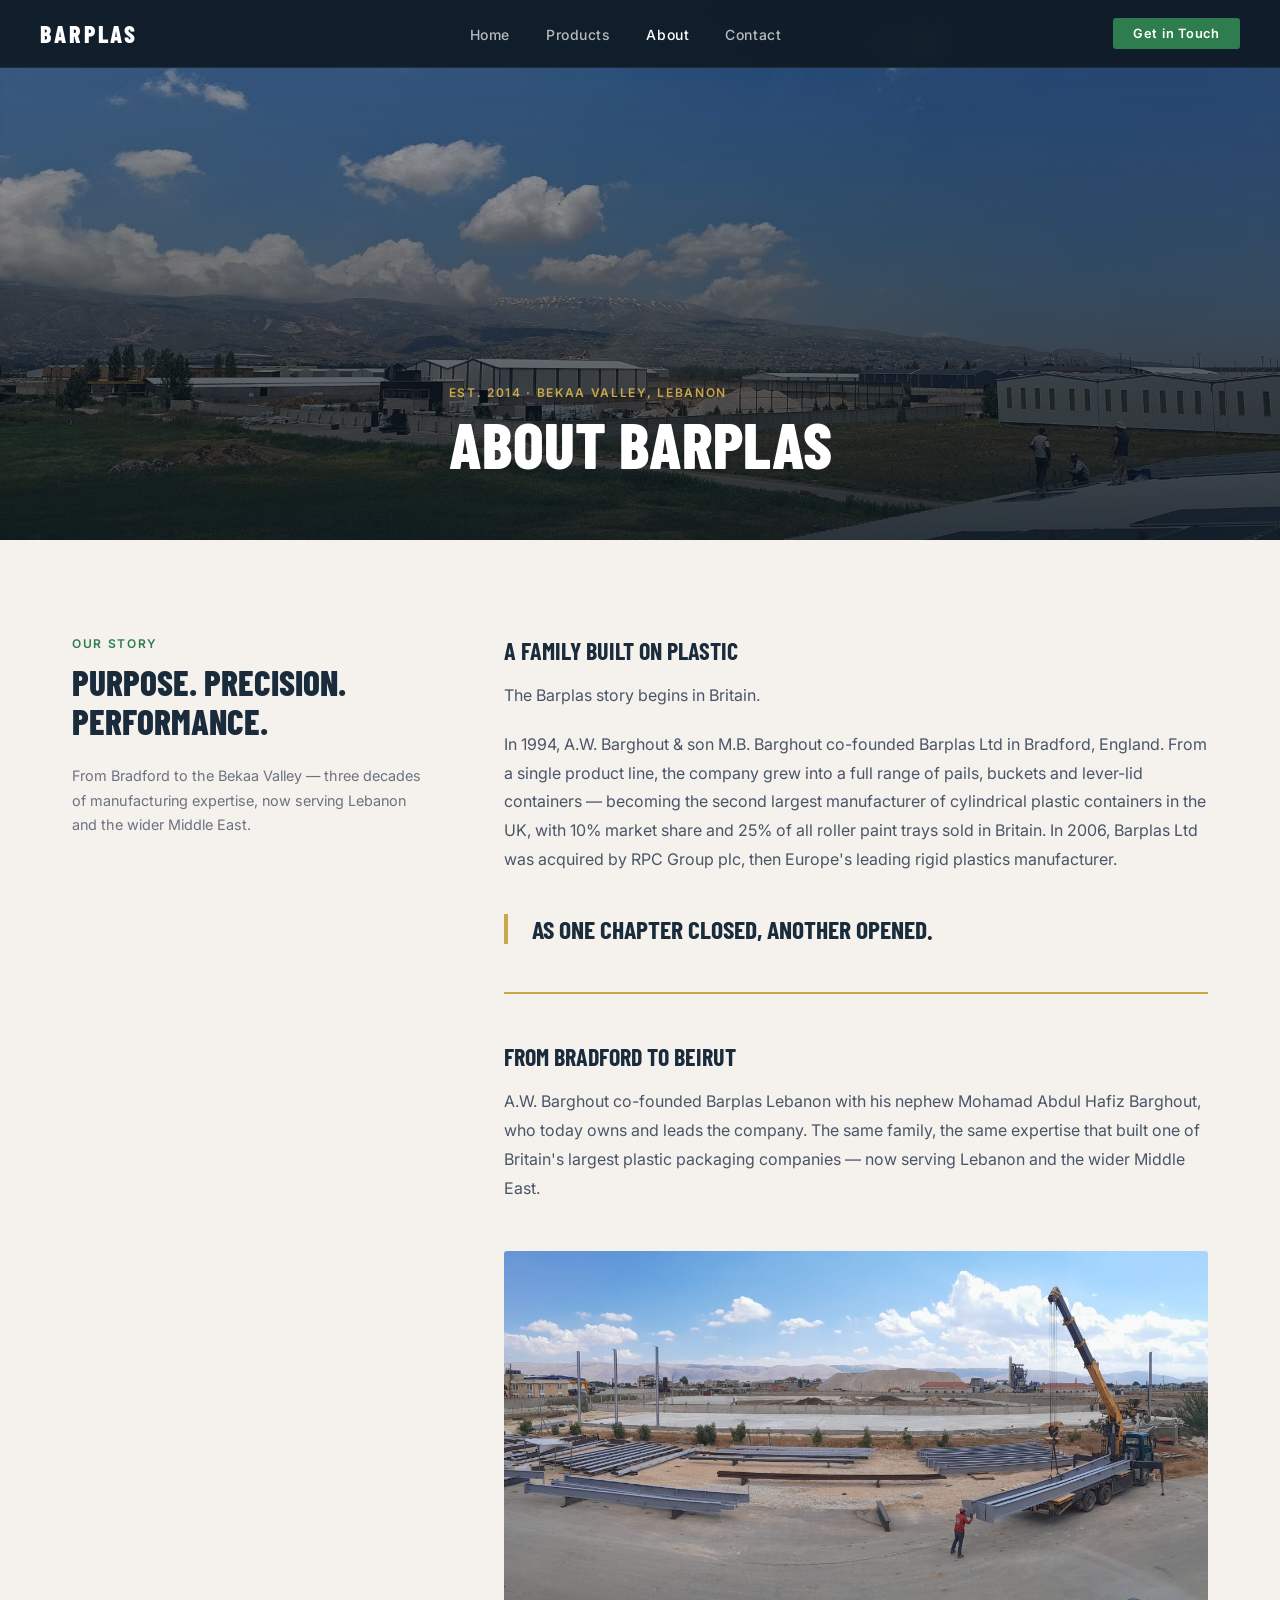
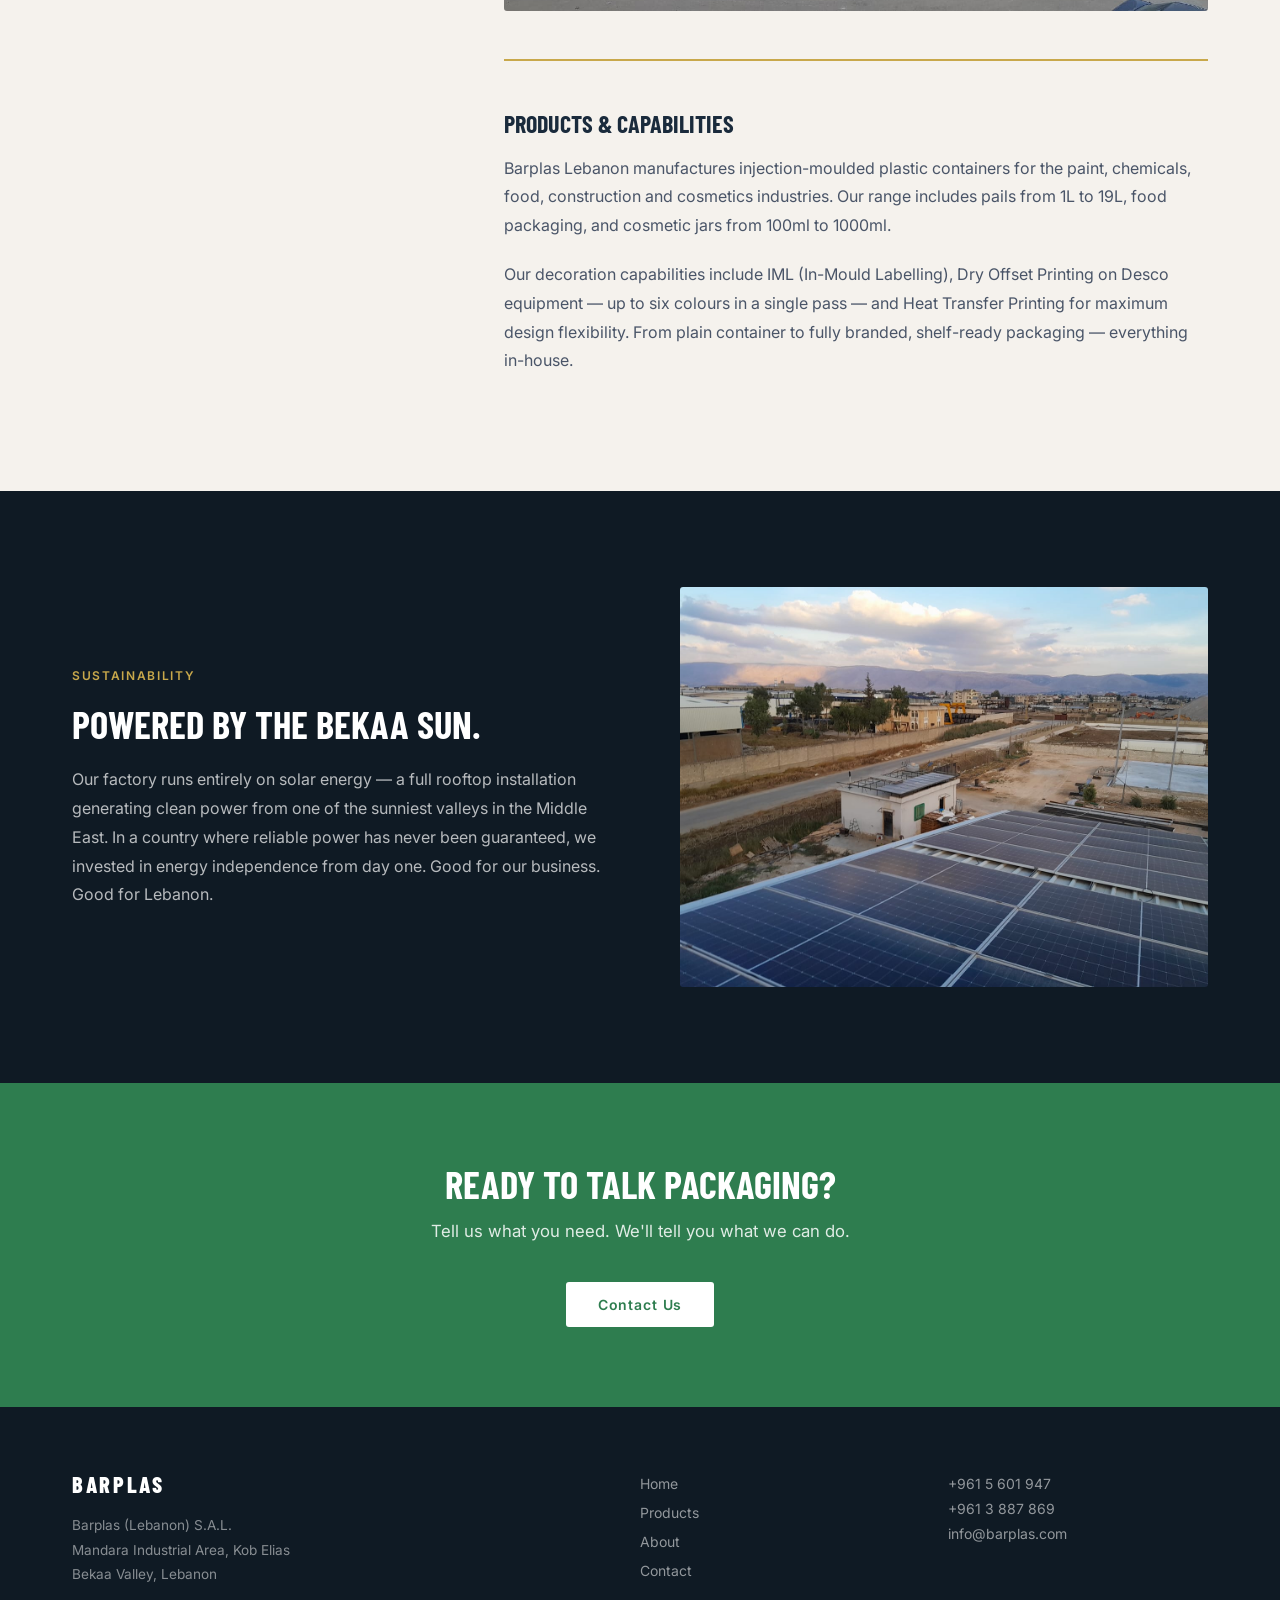
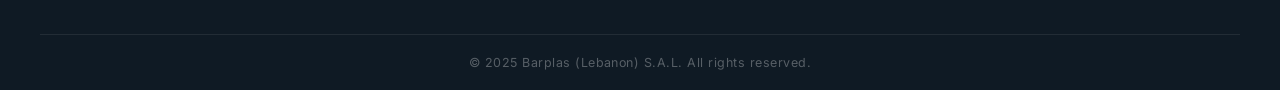
==== about.html @ 345d931d "Update index, style, and about pages (v2)" ====
<!DOCTYPE html>
<html lang="en">
<head>
  <meta charset="UTF-8">
  <meta name="viewport" content="width=device-width, initial-scale=1.0">
  <title>About — Barplas Lebanon</title>
  <link rel="preconnect" href="https://fonts.googleapis.com">
  <link href="https://fonts.googleapis.com/css2?family=Barlow+Condensed:wght@400;600;700;800&family=Inter:wght@300;400;500;600&display=swap" rel="stylesheet">
  <link rel="stylesheet" href="style.css">
  <style>
    .about-hero {
      position: relative;
      height: 60vh;
      min-height: 400px;
      background-image: url('bekaa-panoramic.jpeg');
      background-size: cover;
      background-position: center 40%;
      display: flex;
      align-items: flex-end;
      padding-bottom: 64px;
    }
    .about-hero-overlay {
      position: absolute;
      inset: 0;
      background: linear-gradient(to top, rgba(10,20,30,0.85) 0%, rgba(10,20,30,0.2) 100%);
    }
    .about-hero-text {
      position: relative;
      z-index: 1;
    }
    .about-hero-text h1 {
      font-family: var(--font-display);
      font-weight: 800;
      font-size: clamp(2.5rem, 5vw, 4.5rem);
      color: var(--white);
      text-transform: uppercase;
      line-height: 1;
    }
    .story-section {
      padding: 96px 0;
      background: var(--stone);
    }
    .story-grid {
      display: grid;
      grid-template-columns: 1fr 2fr;
      gap: 80px;
      align-items: start;
    }
    .story-aside {
      position: sticky;
      top: 100px;
    }
    .story-aside h2 {
      font-family: var(--font-display);
      font-weight: 800;
      font-size: 2.2rem;
      color: var(--navy);
      text-transform: uppercase;
      line-height: 1.1;
      margin-bottom: 24px;
    }
    .story-aside .eyebrow { margin-bottom: 12px; }
    .story-body h3 {
      font-family: var(--font-display);
      font-weight: 700;
      font-size: 1.5rem;
      text-transform: uppercase;
      color: var(--navy);
      margin-bottom: 16px;
      margin-top: 48px;
      padding-top: 48px;
      border-top: 2px solid var(--gold);
    }
    .story-body h3:first-child { margin-top: 0; padding-top: 0; border-top: none; }
    .story-body p {
      font-size: 1rem;
      line-height: 1.8;
      color: #4A5568;
      margin-bottom: 20px;
    }
    .story-body .pull-quote {
      font-family: var(--font-display);
      font-weight: 700;
      font-size: 1.6rem;
      color: var(--navy);
      text-transform: uppercase;
      line-height: 1.2;
      border-left: 4px solid var(--gold);
      padding-left: 24px;
      margin: 40px 0;
    }
    .construction-photo {
      margin: 48px 0;
      height: 360px;
      border-radius: 3px;
      overflow: hidden;
    }
    .green-band {
      background: var(--dark);
      padding: 96px 0;
    }
    .green-band-inner {
      display: grid;
      grid-template-columns: 1fr 1fr;
      gap: 80px;
      align-items: center;
    }
    .green-band-text .eyebrow { color: var(--gold); }
    .green-band-text h2 { color: var(--white); }
    .green-band-text p { color: rgba(255,255,255,0.7); line-height: 1.8; }
    .green-band-image { height: 400px; border-radius: 3px; overflow: hidden; }
    @media (max-width: 900px) {
      .story-grid { grid-template-columns: 1fr; }
      .story-aside { position: static; }
      .green-band-inner { grid-template-columns: 1fr; }
      .green-band-image { height: 280px; }
    }
  </style>
</head>
<body>

  <nav class="nav">
    <a href="index.html" class="nav-logo">BARPLAS</a>
    <ul class="nav-links">
      <li><a href="index.html">Home</a></li>
      <li><a href="products.html">Products</a></li>
      <li><a href="about.html" class="active">About</a></li>
      <li><a href="contact.html">Contact</a></li>
    </ul>
    <a href="contact.html" class="nav-cta">Get in Touch</a>
  </nav>

  <!-- ABOUT HERO -->
  <div class="about-hero">
    <div class="about-hero-overlay"></div>
    <div class="about-hero-text container">
      <p class="eyebrow eyebrow-light" style="margin-bottom:12px;">Est. 2014 · Bekaa Valley, Lebanon</p>
      <h1>About Barplas</h1>
    </div>
  </div>

  <!-- STORY -->
  <section class="story-section">
    <div class="container story-grid">

      <div class="story-aside">
        <p class="eyebrow">Our Story</p>
        <h2>Purpose. Precision. Performance.</h2>
        <p style="font-size:0.9rem; color:var(--grey); line-height:1.7;">From Bradford to the Bekaa Valley — three decades of manufacturing expertise, now serving Lebanon and the wider Middle East.</p>
      </div>

      <div class="story-body">
        <h3>A Family Built on Plastic</h3>
        <p>The Barplas story begins in Britain.</p>
        <p>In 1994, A.W. Barghout &amp; son M.B. Barghout co-founded Barplas Ltd in Bradford, England. From a single product line, the company grew into a full range of pails, buckets and lever-lid containers — becoming the second largest manufacturer of cylindrical plastic containers in the UK, with 10% market share and 25% of all roller paint trays sold in Britain. In 2006, Barplas Ltd was acquired by RPC Group plc, then Europe's leading rigid plastics manufacturer.</p>

        <div class="pull-quote">As one chapter closed, another opened.</div>

        <h3>From Bradford to Beirut</h3>
        <p>A.W. Barghout co-founded Barplas Lebanon with his nephew Mohamad Abdul Hafiz Barghout, who today owns and leads the company. The same family, the same expertise that built one of Britain's largest plastic packaging companies — now serving Lebanon and the wider Middle East.</p>

        <div class="construction-photo">
          <img src="WhatsApp_Image_2026-06-10_at_17_47_48.jpeg" alt="Barplas Lebanon factory under construction, Bekaa Valley">
        </div>

        <h3>Products &amp; Capabilities</h3>
        <p>Barplas Lebanon manufactures injection-moulded plastic containers for the paint, chemicals, food, construction and cosmetics industries. Our range includes pails from 1L to 19L, food packaging, and cosmetic jars from 100ml to 1000ml.</p>
        <p>Our decoration capabilities include IML (In-Mould Labelling), Dry Offset Printing on Desco equipment — up to six colours in a single pass — and Heat Transfer Printing for maximum design flexibility. From plain container to fully branded, shelf-ready packaging — everything in-house.</p>
      </div>

    </div>
  </section>

  <!-- GREEN ENERGY -->
  <section class="green-band">
    <div class="container green-band-inner">
      <div class="green-band-text">
        <p class="eyebrow">Sustainability</p>
        <h2 style="margin-bottom:20px;">Powered by the Bekaa sun.</h2>
        <p>Our factory runs entirely on solar energy — a full rooftop installation generating clean power from one of the sunniest valleys in the Middle East. In a country where reliable power has never been guaranteed, we invested in energy independence from day one. Good for our business. Good for Lebanon.</p>
      </div>
      <div class="green-band-image">
        <img src="solar-dusk.jpeg" alt="Solar panels on Barplas Lebanon factory roof at dusk">
      </div>
    </div>
  </section>

  <!-- CTA -->
  <section class="cta-section">
    <div class="container cta-inner">
      <h2 class="headline-light">Ready to talk packaging?</h2>
      <p class="subline-light">Tell us what you need. We'll tell you what we can do.</p>
      <a href="contact.html" class="btn-primary">Contact Us</a>
    </div>
  </section>

  <!-- FOOTER -->
  <footer class="footer">
    <div class="container footer-inner">
      <div class="footer-brand">
        <span class="footer-logo">BARPLAS</span>
        <p>Barplas (Lebanon) S.A.L.<br>Mandara Industrial Area, Kob Elias<br>Bekaa Valley, Lebanon</p>
      </div>
      <div class="footer-links">
        <a href="index.html">Home</a>
        <a href="products.html">Products</a>
        <a href="about.html">About</a>
        <a href="contact.html">Contact</a>
      </div>
      <div class="footer-contact">
        <p>+961 5 601 947</p>
        <p>+961 3 887 869</p>
        <p><a href="mailto:info@barplas.com">info@barplas.com</a></p>
      </div>
    </div>
    <div class="footer-bottom">
      <p>© 2025 Barplas (Lebanon) S.A.L. All rights reserved.</p>
    </div>
  </footer>

</body>
</html>
---- style.css ----
/* ============================================
   BARPLAS LEBANON — style.css
   ============================================ */

/* TOKENS */
:root {
  --navy:   #1A2B3C;
  --green:  #2E7D4F;
  --stone:  #F5F2ED;
  --gold:   #C8A84B;
  --white:  #FFFFFF;
  --grey:   #6B7280;
  --dark:   #0F1A24;

  --font-display: 'Barlow Condensed', sans-serif;
  --font-body:    'Inter', sans-serif;

  --max-width: 1200px;
  --section-pad: 96px;
}

/* RESET */
*, *::before, *::after { box-sizing: border-box; margin: 0; padding: 0; }
html { scroll-behavior: smooth; }
body { font-family: var(--font-body); color: var(--navy); background: var(--white); }
img { display: block; width: 100%; height: 100%; object-fit: cover; }
a { text-decoration: none; color: inherit; }
ul { list-style: none; }

/* CONTAINER */
.container {
  max-width: var(--max-width);
  margin: 0 auto;
  padding: 0 32px;
}

/* ============================================
   NAV
   ============================================ */
.nav {
  position: fixed;
  top: 0; left: 0; right: 0;
  z-index: 100;
  display: flex;
  align-items: center;
  justify-content: space-between;
  padding: 0 40px;
  height: 68px;
  background: rgba(15, 26, 36, 0.92);
  backdrop-filter: blur(8px);
  border-bottom: 1px solid rgba(255,255,255,0.08);
}

.nav-logo {
  font-family: var(--font-display);
  font-weight: 800;
  font-size: 1.5rem;
  letter-spacing: 0.12em;
  color: var(--white);
}

.nav-tagline {
  font-family: var(--font-body);
  font-weight: 400;
  font-size: 0.6rem;
  letter-spacing: 0.18em;
  color: rgba(255,255,255,0.45);
  text-transform: uppercase;
  display: block;
  margin-top: 2px;
}

.nav-links {
  display: flex;
  gap: 36px;
}

.nav-links a {
  font-size: 0.875rem;
  font-weight: 500;
  color: rgba(255,255,255,0.7);
  letter-spacing: 0.04em;
  transition: color 0.2s;
}

.nav-links a:hover,
.nav-links a.active {
  color: var(--white);
}

.nav-cta {
  font-size: 0.8rem;
  font-weight: 600;
  letter-spacing: 0.06em;
  color: var(--white);
  background: var(--green);
  padding: 8px 20px;
  border-radius: 3px;
  transition: background 0.2s;
}

.nav-cta:hover { background: #256840; }

/* ============================================
   HERO
   ============================================ */
.hero {
  position: relative;
  height: 100vh;
  min-height: 640px;
  background-size: cover;
  background-position: center;
  display: flex;
  align-items: flex-end;
  padding-bottom: 96px;
}

.hero-overlay {
  position: absolute;
  inset: 0;
  background: linear-gradient(
    to right,
    rgba(10, 20, 30, 0.82) 0%,
    rgba(10, 20, 30, 0.4) 60%,
    rgba(10, 20, 30, 0.1) 100%
  );
}

.hero-content {
  position: relative;
  z-index: 1;
  padding-left: 80px;
  max-width: 640px;
}

.hero-eyebrow {
  font-size: 0.8rem;
  font-weight: 500;
  letter-spacing: 0.14em;
  text-transform: uppercase;
  color: var(--gold);
  margin-bottom: 20px;
}

.hero-headline {
  font-family: var(--font-display);
  font-weight: 800;
  font-size: clamp(3rem, 6vw, 5.5rem);
  line-height: 1.0;
  color: var(--white);
  text-transform: uppercase;
  letter-spacing: 0.01em;
  margin-bottom: 40px;
}

/* ============================================
   BUTTONS
   ============================================ */
.btn-primary {
  display: inline-block;
  background: var(--green);
  color: var(--white);
  font-size: 0.875rem;
  font-weight: 600;
  letter-spacing: 0.06em;
  padding: 14px 32px;
  border-radius: 3px;
  transition: background 0.2s;
}
.btn-primary:hover { background: #256840; }

.btn-secondary {
  display: inline-block;
  color: var(--green);
  font-size: 0.9rem;
  font-weight: 600;
  letter-spacing: 0.04em;
  border-bottom: 2px solid var(--green);
  padding-bottom: 2px;
  transition: color 0.2s, border-color 0.2s;
}
.btn-secondary:hover { color: #256840; border-color: #256840; }

.btn-outline {
  display: inline-block;
  color: var(--white);
  font-size: 0.875rem;
  font-weight: 600;
  letter-spacing: 0.06em;
  border: 2px solid rgba(255,255,255,0.6);
  padding: 12px 28px;
  border-radius: 3px;
  transition: border-color 0.2s, background 0.2s;
}
.btn-outline:hover { border-color: var(--white); background: rgba(255,255,255,0.1); }

/* ============================================
   INTRO STRIP
   ============================================ */
.intro-strip {
  background: var(--navy);
  padding: 48px 0;
}

.intro-grid {
  display: grid;
  grid-template-columns: repeat(4, 1fr);
  gap: 0;
}

.intro-stat {
  display: flex;
  flex-direction: column;
  align-items: center;
  padding: 24px;
  border-right: 1px solid rgba(255,255,255,0.1);
  text-align: center;
}
.intro-stat:last-child { border-right: none; }

.stat-number {
  font-family: var(--font-display);
  font-weight: 800;
  font-size: 2.8rem;
  color: var(--gold);
  line-height: 1;
  margin-bottom: 8px;
}

.stat-label {
  font-size: 0.78rem;
  font-weight: 500;
  color: rgba(255,255,255,0.6);
  letter-spacing: 0.06em;
  text-transform: uppercase;
  line-height: 1.5;
}

/* ============================================
   SECTIONS
   ============================================ */
.section-light {
  background: var(--stone);
  padding: var(--section-pad) 0;
}

.section-dark {
  background: var(--dark);
  padding: var(--section-pad) 0;
}

.two-col {
  display: grid;
  grid-template-columns: 1fr 1fr;
  gap: 80px;
  align-items: center;
}

.two-col-reverse { direction: rtl; }
.two-col-reverse > * { direction: ltr; }

.col-image {
  height: 460px;
  border-radius: 4px;
  overflow: hidden;
}

.eyebrow {
  font-size: 0.75rem;
  font-weight: 600;
  letter-spacing: 0.14em;
  text-transform: uppercase;
  color: var(--green);
  margin-bottom: 16px;
}

.eyebrow-green { color: var(--gold); }
.eyebrow-light { color: var(--gold); }

h2 {
  font-family: var(--font-display);
  font-weight: 700;
  font-size: clamp(1.8rem, 3vw, 2.8rem);
  line-height: 1.1;
  color: var(--navy);
  margin-bottom: 20px;
  text-transform: uppercase;
}

.headline-light { color: var(--white); }

.body-text {
  font-size: 1rem;
  line-height: 1.75;
  color: #4A5568;
  margin-bottom: 32px;
}

.body-light { color: rgba(255,255,255,0.72); }

/* ============================================
   FULL BLEED
   ============================================ */
.full-bleed {
  position: relative;
  padding: 120px 0;
  background-size: cover;
  background-position: center;
  background-attachment: fixed;
}

.full-bleed-overlay {
  position: absolute;
  inset: 0;
  background: rgba(10, 20, 30, 0.72);
}

.full-bleed-content {
  position: relative;
  z-index: 1;
  max-width: 640px;
}

.subline-light {
  font-size: 1.05rem;
  line-height: 1.7;
  color: rgba(255,255,255,0.75);
  margin-bottom: 36px;
}

/* ============================================
   HERITAGE
   ============================================ */
.heritage-block {
  max-width: 760px;
  text-align: center;
  margin: 0 auto;
}

.heritage-text {
  max-width: 640px;
  margin: 0 auto 32px;
}

/* ============================================
   CTA SECTION
   ============================================ */
.cta-section {
  background: var(--green);
  padding: 80px 0;
}

.cta-inner {
  text-align: center;
}

.cta-inner h2 { color: var(--white); margin-bottom: 12px; }
.cta-inner .subline-light { margin-bottom: 36px; color: rgba(255,255,255,0.85); }
.cta-section .btn-primary {
  background: var(--white);
  color: var(--green);
}
.cta-section .btn-primary:hover { background: var(--stone); }

/* ============================================
   FOOTER
   ============================================ */
.footer {
  background: var(--dark);
  padding: 64px 0 0;
}

.footer-inner {
  display: grid;
  grid-template-columns: 2fr 1fr 1fr;
  gap: 48px;
  padding-bottom: 48px;
  border-bottom: 1px solid rgba(255,255,255,0.08);
}

.footer-logo {
  display: block;
  font-family: var(--font-display);
  font-weight: 800;
  font-size: 1.4rem;
  letter-spacing: 0.12em;
  color: var(--white);
  margin-bottom: 16px;
}

.footer-brand p {
  font-size: 0.85rem;
  line-height: 1.8;
  color: rgba(255,255,255,0.5);
}

.footer-links {
  display: flex;
  flex-direction: column;
  gap: 12px;
  padding-top: 4px;
}

.footer-links a {
  font-size: 0.875rem;
  color: rgba(255,255,255,0.55);
  transition: color 0.2s;
}
.footer-links a:hover { color: var(--white); }

.footer-contact {
  padding-top: 4px;
}

.footer-contact p {
  font-size: 0.875rem;
  color: rgba(255,255,255,0.55);
  margin-bottom: 8px;
}

.footer-contact a { color: rgba(255,255,255,0.55); transition: color 0.2s; }
.footer-contact a:hover { color: var(--white); }

.footer-bottom {
  padding: 20px 32px;
  text-align: center;
}

.footer-bottom p {
  font-size: 0.78rem;
  color: rgba(255,255,255,0.3);
  letter-spacing: 0.04em;
}

/* ============================================
   PAGE HEADER (inner pages)
   ============================================ */
.page-header {
  padding: 160px 0 80px;
  background: var(--navy);
  text-align: center;
}

.page-header h1 {
  font-family: var(--font-display);
  font-weight: 800;
  font-size: clamp(2.5rem, 5vw, 4rem);
  color: var(--white);
  text-transform: uppercase;
  letter-spacing: 0.04em;
  margin-bottom: 16px;
}

.page-header p {
  font-size: 1.05rem;
  color: rgba(255,255,255,0.65);
  max-width: 560px;
  margin: 0 auto;
  line-height: 1.7;
}

/* ============================================
   RESPONSIVE
   ============================================ */
@media (max-width: 900px) {
  .two-col { grid-template-columns: 1fr; gap: 40px; }
  .two-col-reverse { direction: ltr; }
  .col-image { height: 300px; }
  .intro-grid { grid-template-columns: repeat(2, 1fr); }
  .footer-inner { grid-template-columns: 1fr; gap: 32px; }
  .hero-content { padding-left: 32px; }
  .nav-links { display: none; }
}

@media (max-width: 600px) {
  .intro-grid { grid-template-columns: repeat(2, 1fr); }
  .container { padding: 0 20px; }
  :root { --section-pad: 64px; }
}
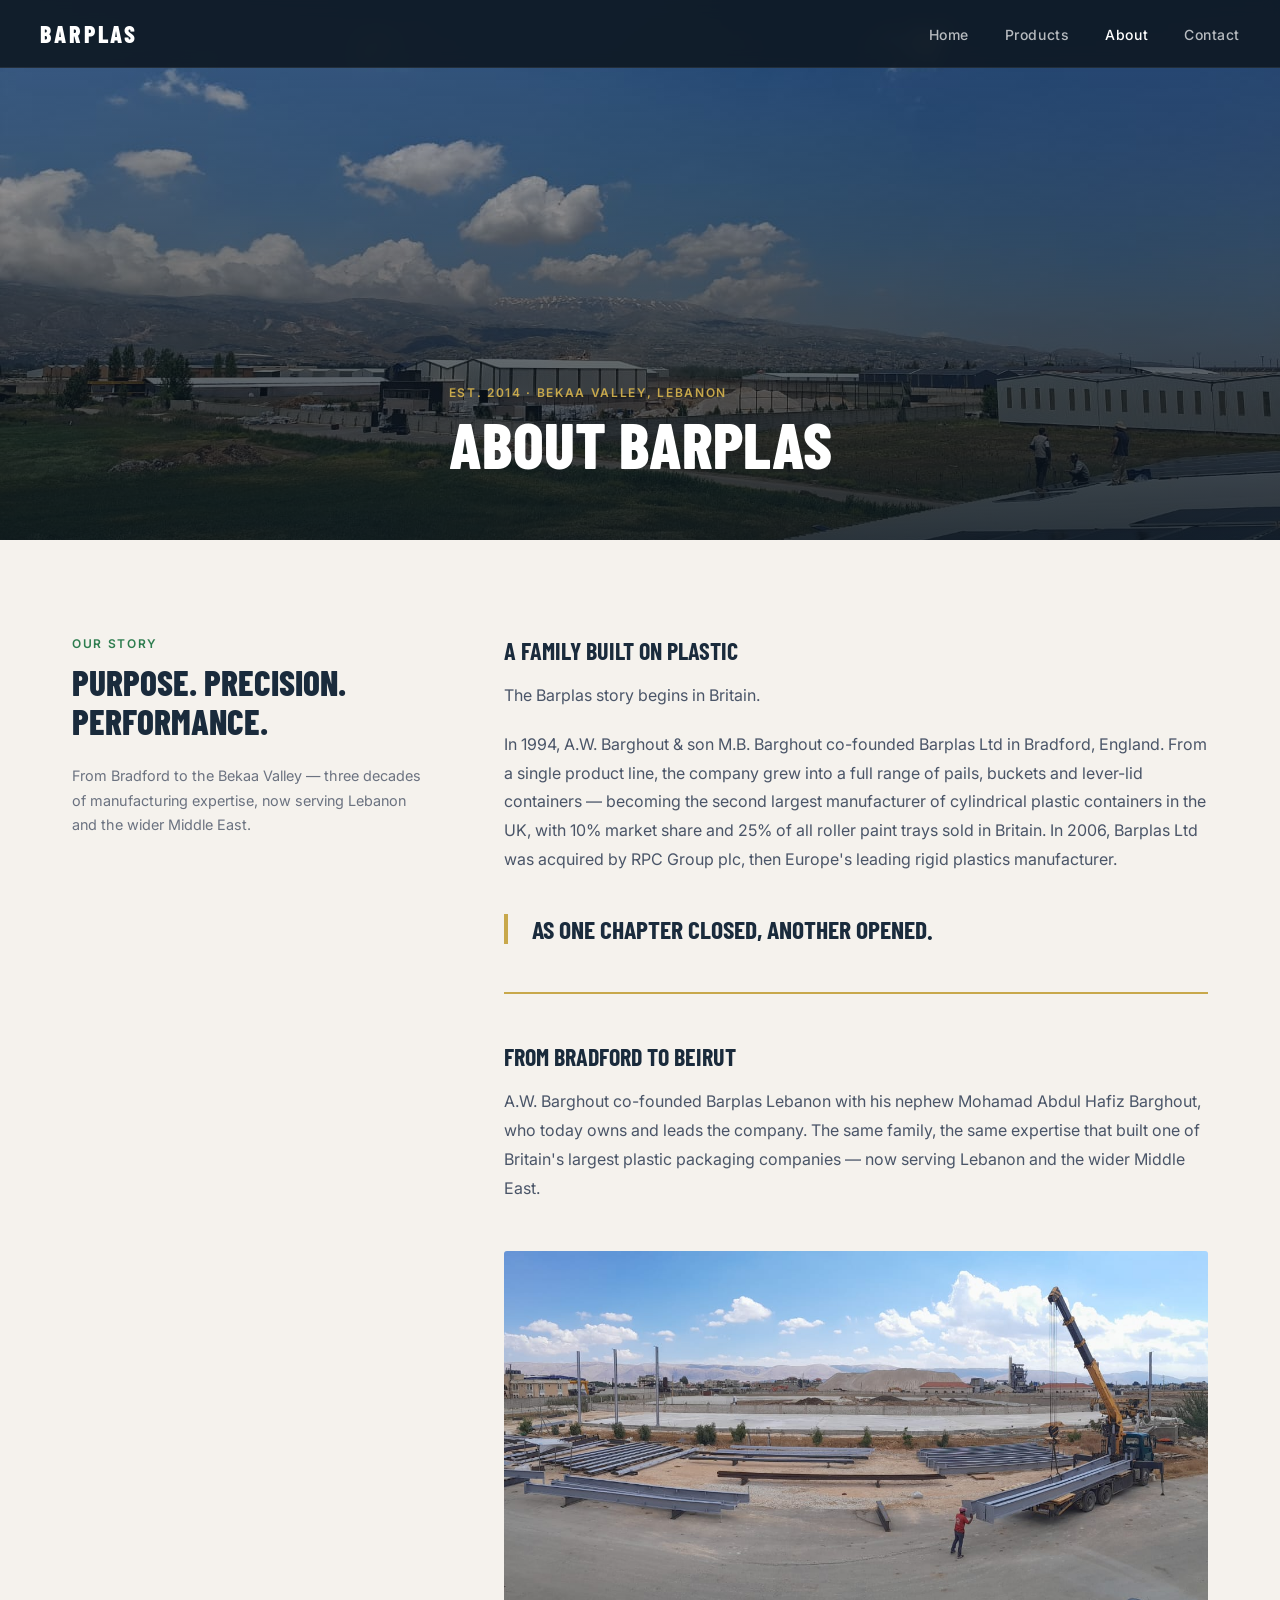
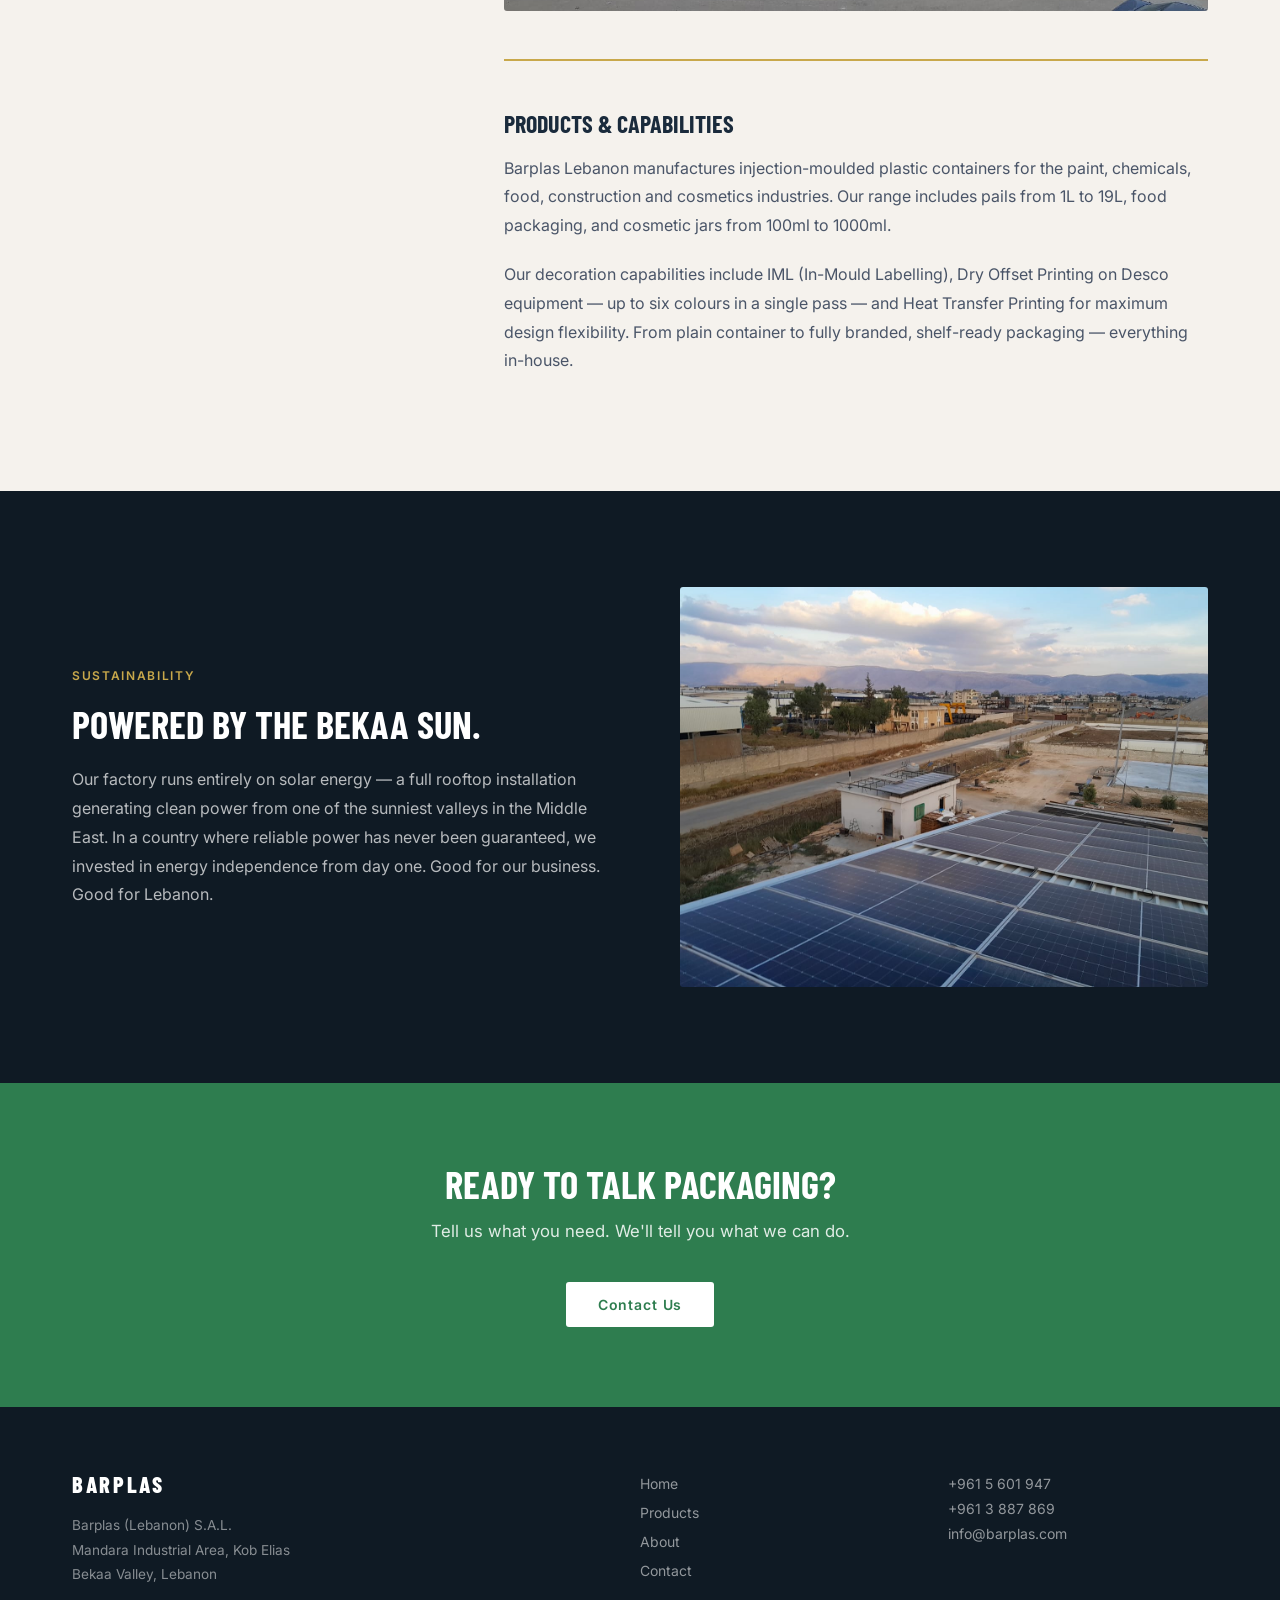
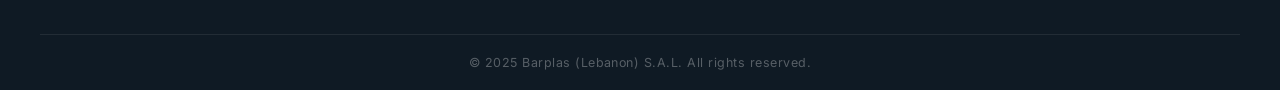
==== commit d154e453: "Update site files (v3)" ====
--- a/about.html
+++ b/about.html
@@ -127,7 +127,6 @@
       <li><a href="about.html" class="active">About</a></li>
       <li><a href="contact.html">Contact</a></li>
     </ul>
-    <a href="contact.html" class="nav-cta">Get in Touch</a>
   </nav>
 
   <!-- ABOUT HERO -->
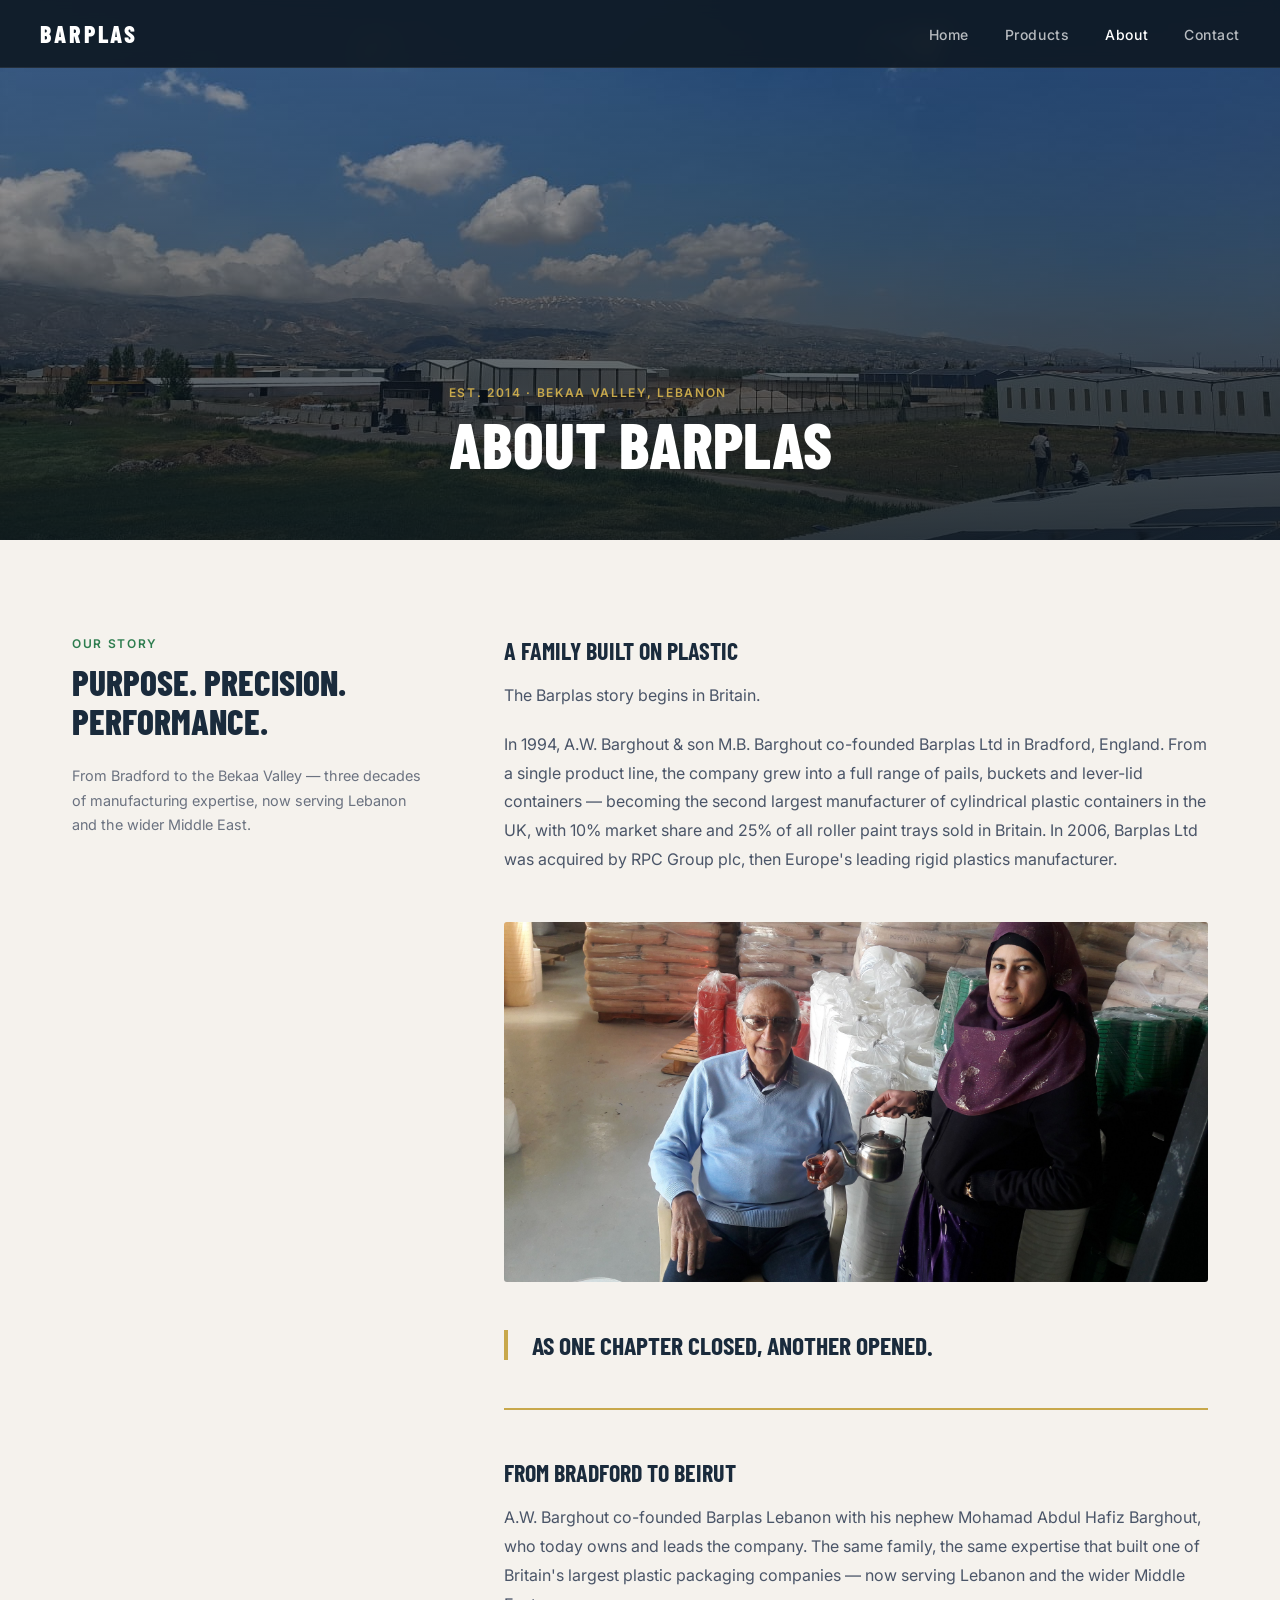
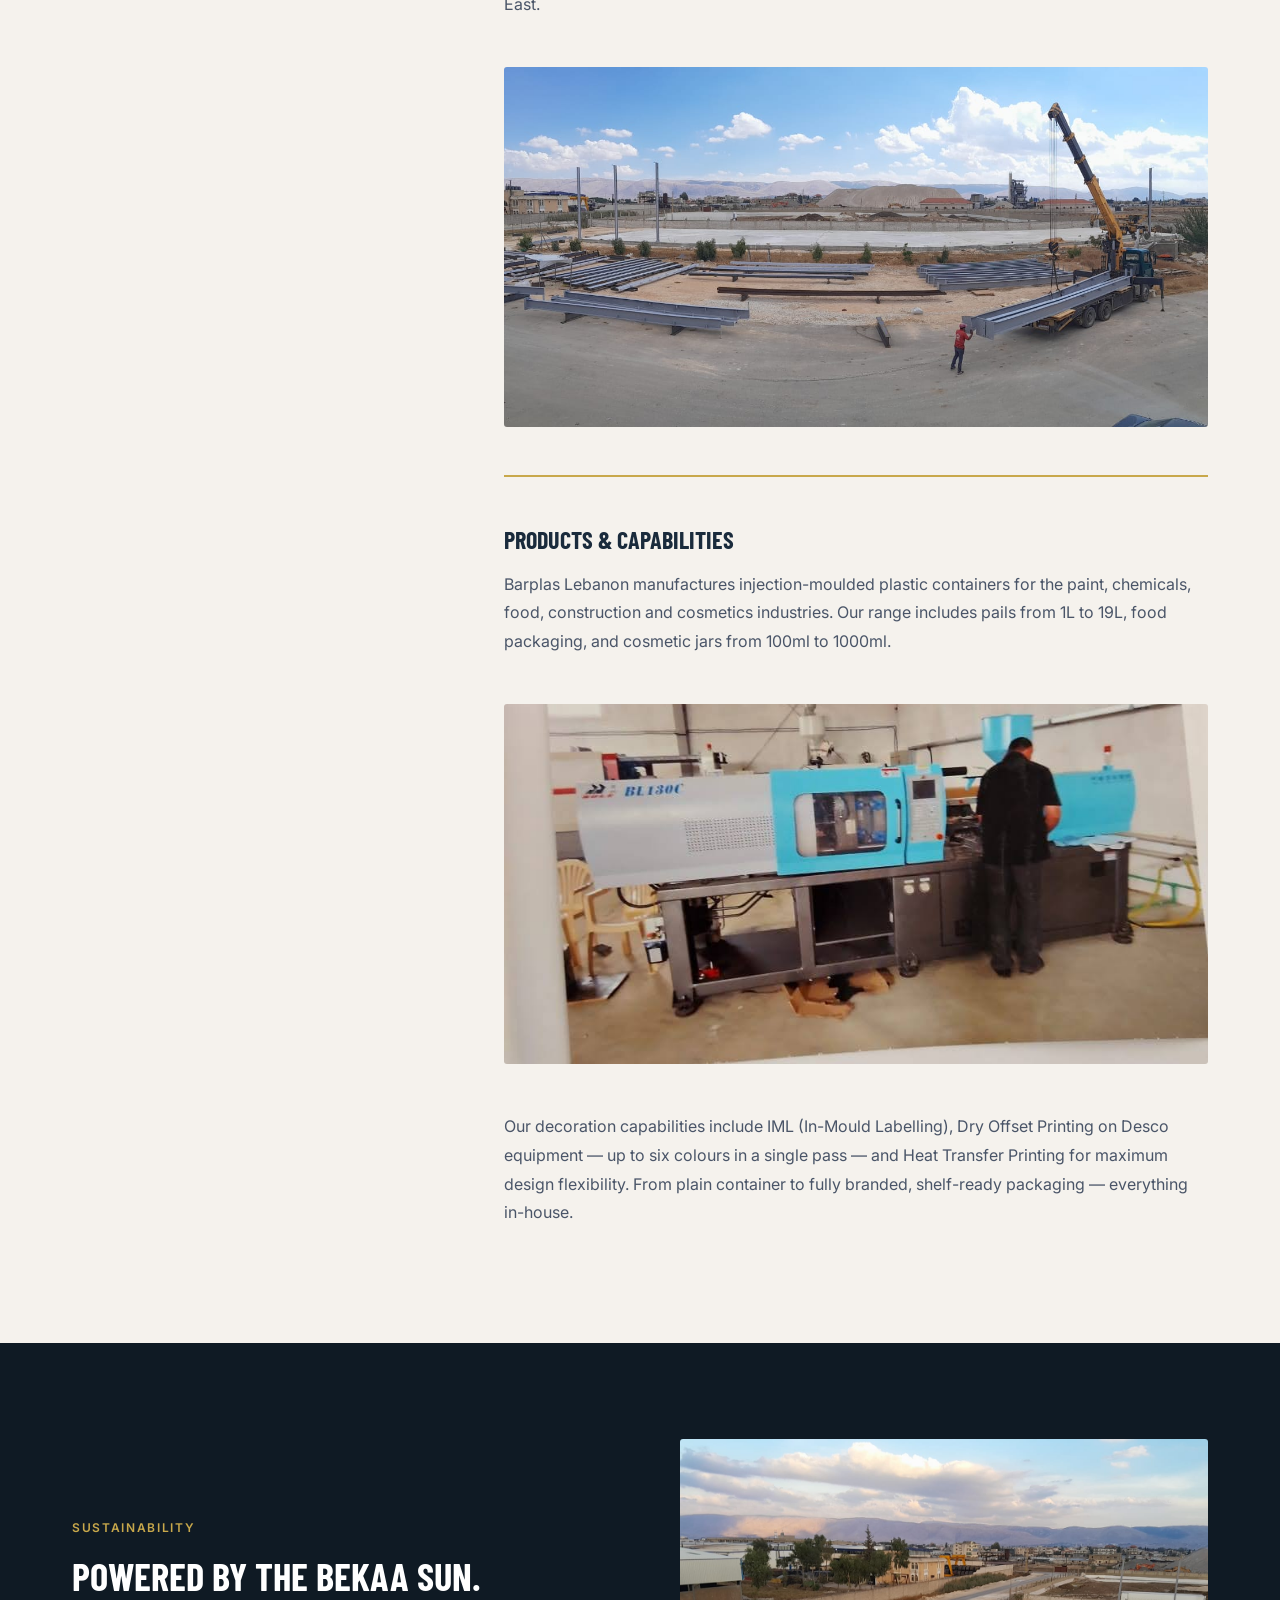
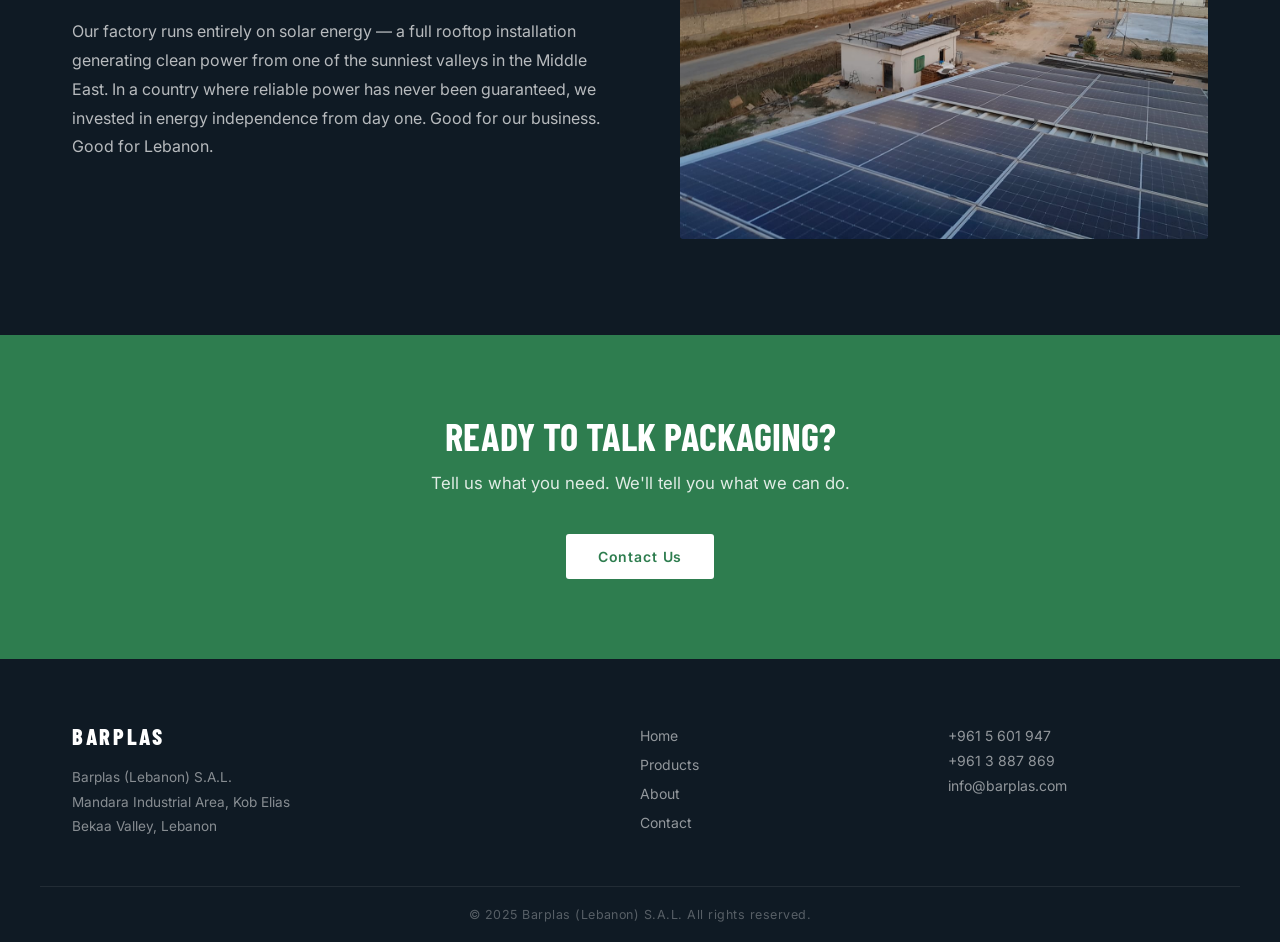
==== commit 174d2b6c: "Update site files (v4)" ====
--- a/about.html
+++ b/about.html
@@ -153,6 +153,11 @@
         <p>The Barplas story begins in Britain.</p>
         <p>In 1994, A.W. Barghout &amp; son M.B. Barghout co-founded Barplas Ltd in Bradford, England. From a single product line, the company grew into a full range of pails, buckets and lever-lid containers — becoming the second largest manufacturer of cylindrical plastic containers in the UK, with 10% market share and 25% of all roller paint trays sold in Britain. In 2006, Barplas Ltd was acquired by RPC Group plc, then Europe's leading rigid plastics manufacturer.</p>
 
+        <div class="construction-photo">
+          <img src="father.jpg" alt="Abdul Wadood Barghout, founder, Barplas Lebanon — 2017">
+          <p style="font-size:0.78rem; color:var(--grey); margin-top:10px; letter-spacing:0.06em; text-transform:uppercase;">Abdul Wadood Barghout — founder, Barplas Lebanon, 2017</p>
+        </div>
+
         <div class="pull-quote">As one chapter closed, another opened.</div>
 
         <h3>From Bradford to Beirut</h3>
@@ -164,6 +169,11 @@
 
         <h3>Products &amp; Capabilities</h3>
         <p>Barplas Lebanon manufactures injection-moulded plastic containers for the paint, chemicals, food, construction and cosmetics industries. Our range includes pails from 1L to 19L, food packaging, and cosmetic jars from 100ml to 1000ml.</p>
+        <div class="construction-photo">
+          <img src="injection-moulding.jpg" alt="Injection moulding machine, Barplas Lebanon factory">
+          <p style="font-size:0.78rem; color:var(--grey); margin-top:10px; letter-spacing:0.06em; text-transform:uppercase;">Injection moulding — Barplas Lebanon factory</p>
+        </div>
+
         <p>Our decoration capabilities include IML (In-Mould Labelling), Dry Offset Printing on Desco equipment — up to six colours in a single pass — and Heat Transfer Printing for maximum design flexibility. From plain container to fully branded, shelf-ready packaging — everything in-house.</p>
       </div>
 
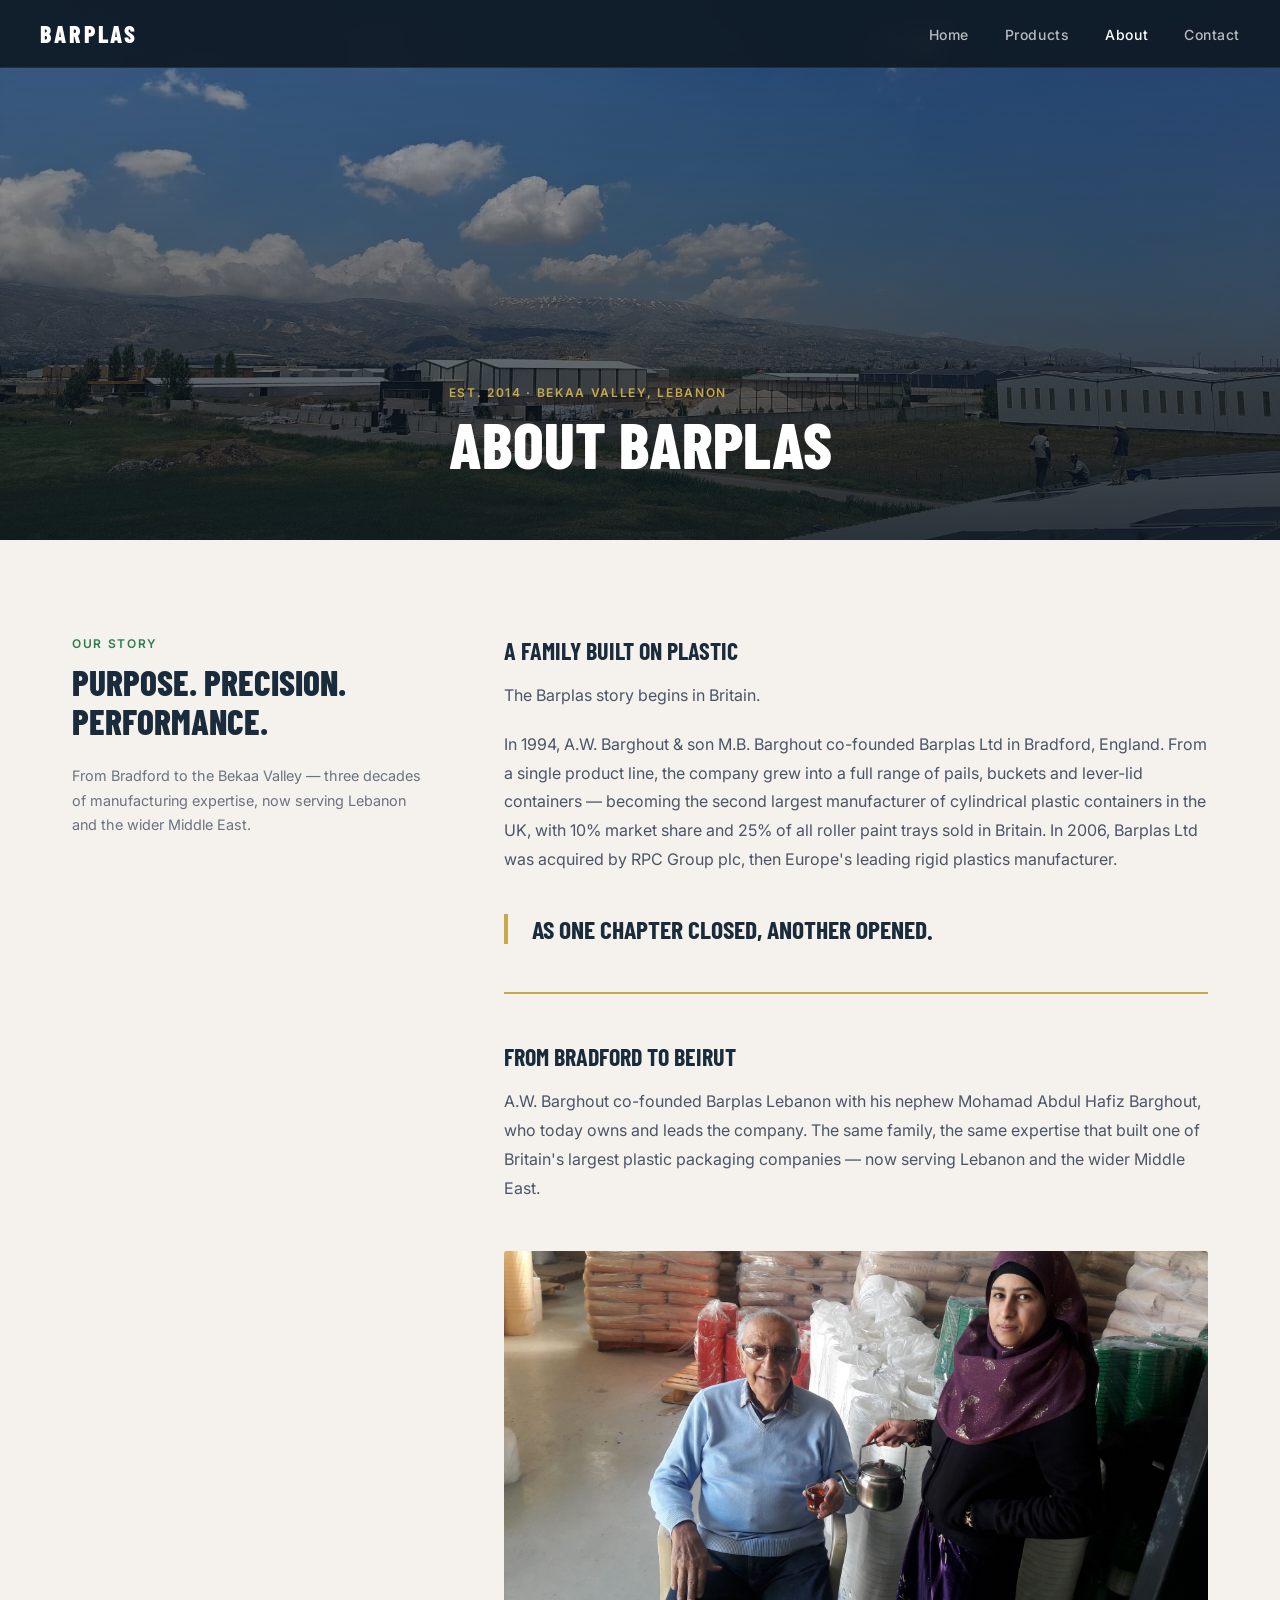
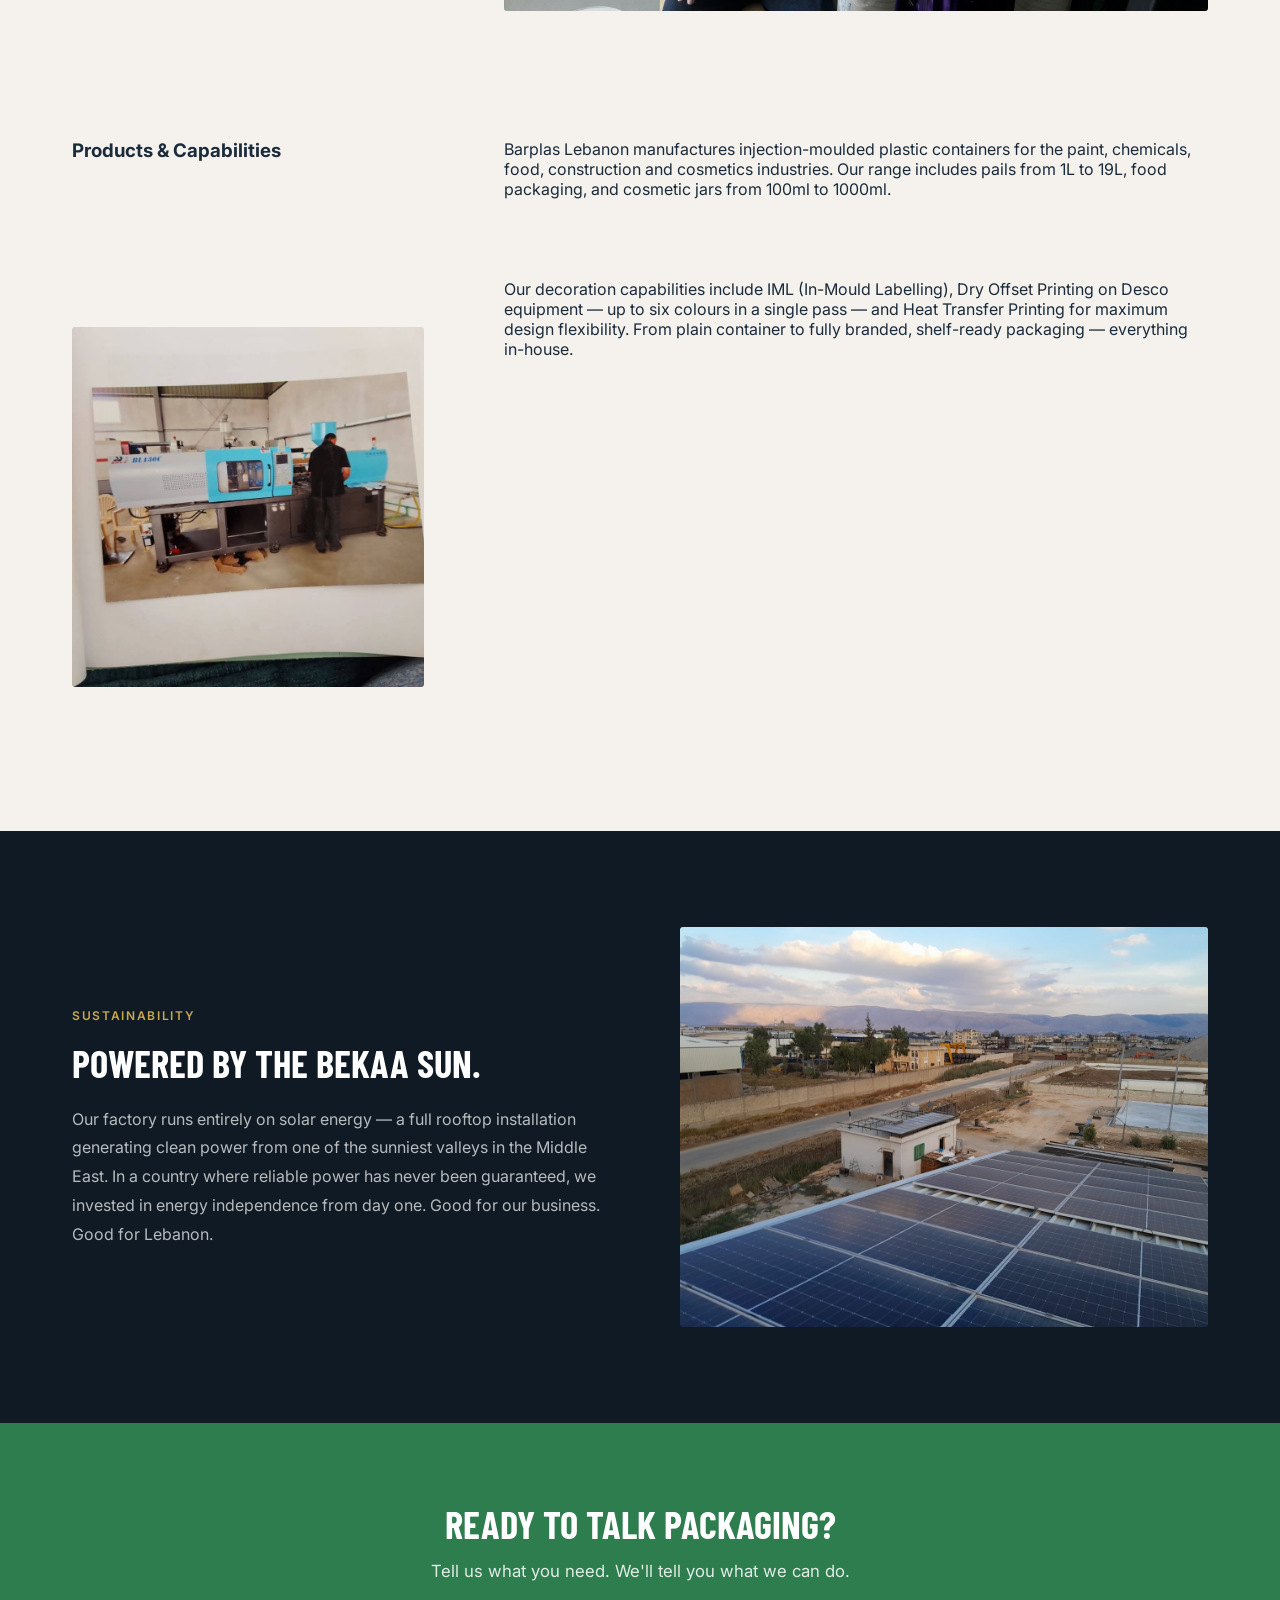
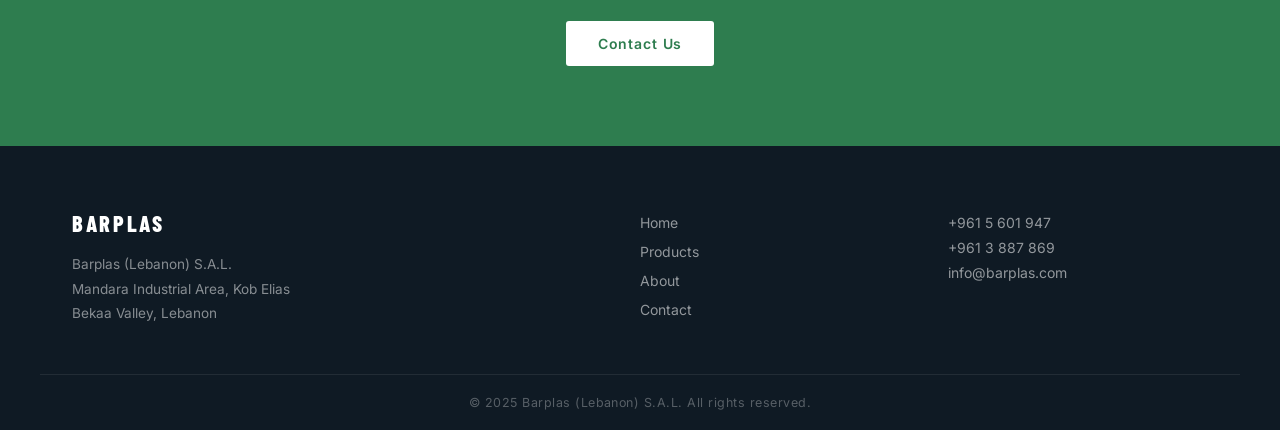
==== commit 8bd22798: "Update site files (v5)" ====
--- a/about.html
+++ b/about.html
@@ -153,18 +153,15 @@
         <p>The Barplas story begins in Britain.</p>
         <p>In 1994, A.W. Barghout &amp; son M.B. Barghout co-founded Barplas Ltd in Bradford, England. From a single product line, the company grew into a full range of pails, buckets and lever-lid containers — becoming the second largest manufacturer of cylindrical plastic containers in the UK, with 10% market share and 25% of all roller paint trays sold in Britain. In 2006, Barplas Ltd was acquired by RPC Group plc, then Europe's leading rigid plastics manufacturer.</p>
 
+        <div class="pull-quote">As one chapter closed, another opened.</div>
+
+        <h3>From Bradford to Beirut</h3>
+        <p>A.W. Barghout co-founded Barplas Lebanon with his nephew Mohamad Abdul Hafiz Barghout, who today owns and leads the company. The same family, the same expertise that built one of Britain's largest plastic packaging companies — now serving Lebanon and the wider Middle East.</p>
+
         <div class="construction-photo">
           <img src="father.jpg" alt="Abdul Wadood Barghout, founder, Barplas Lebanon — 2017">
           <p style="font-size:0.78rem; color:var(--grey); margin-top:10px; letter-spacing:0.06em; text-transform:uppercase;">Abdul Wadood Barghout — founder, Barplas Lebanon, 2017</p>
         </div>
-
-        <div class="pull-quote">As one chapter closed, another opened.</div>
-
-        <h3>From Bradford to Beirut</h3>
-        <p>A.W. Barghout co-founded Barplas Lebanon with his nephew Mohamad Abdul Hafiz Barghout, who today owns and leads the company. The same family, the same expertise that built one of Britain's largest plastic packaging companies — now serving Lebanon and the wider Middle East.</p>
-
-        <div class="construction-photo">
-          <img src="WhatsApp_Image_2026-06-10_at_17_47_48.jpeg" alt="Barplas Lebanon factory under construction, Bekaa Valley">
         </div>
 
         <h3>Products &amp; Capabilities</h3>
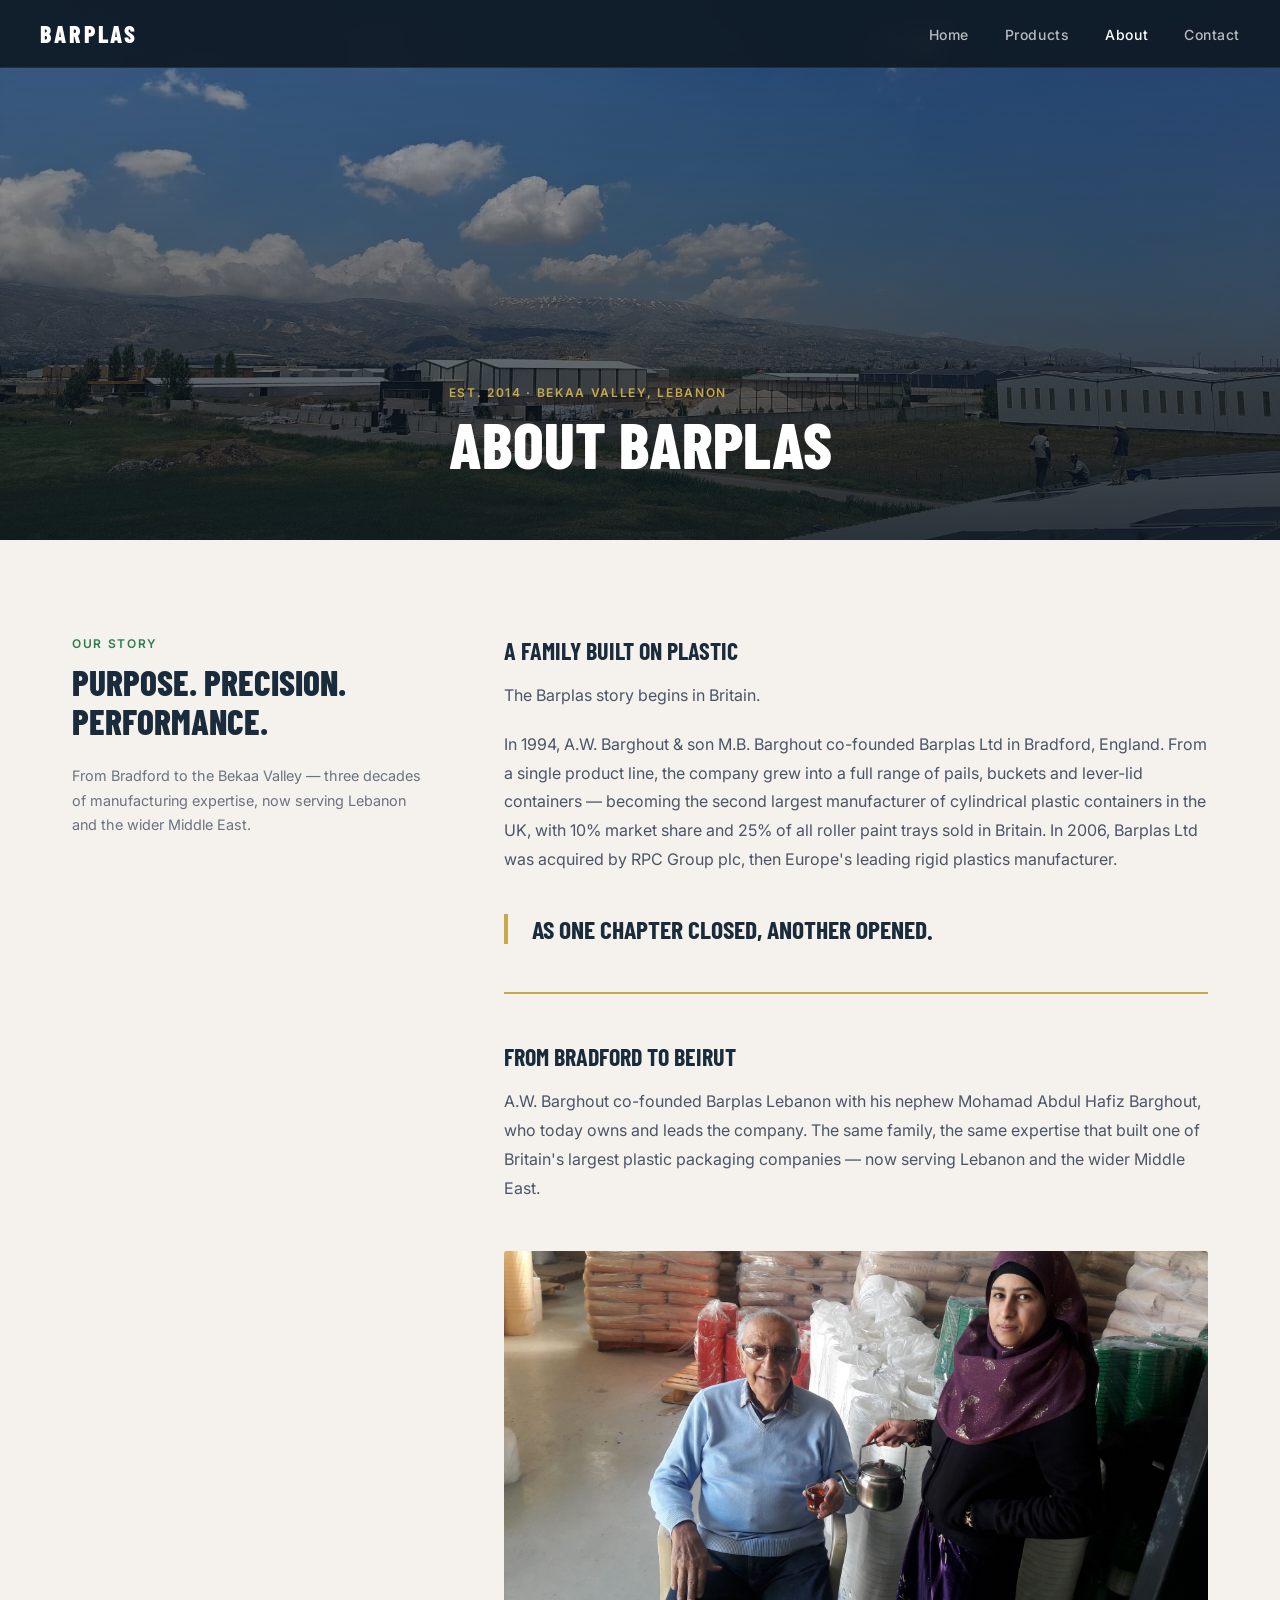
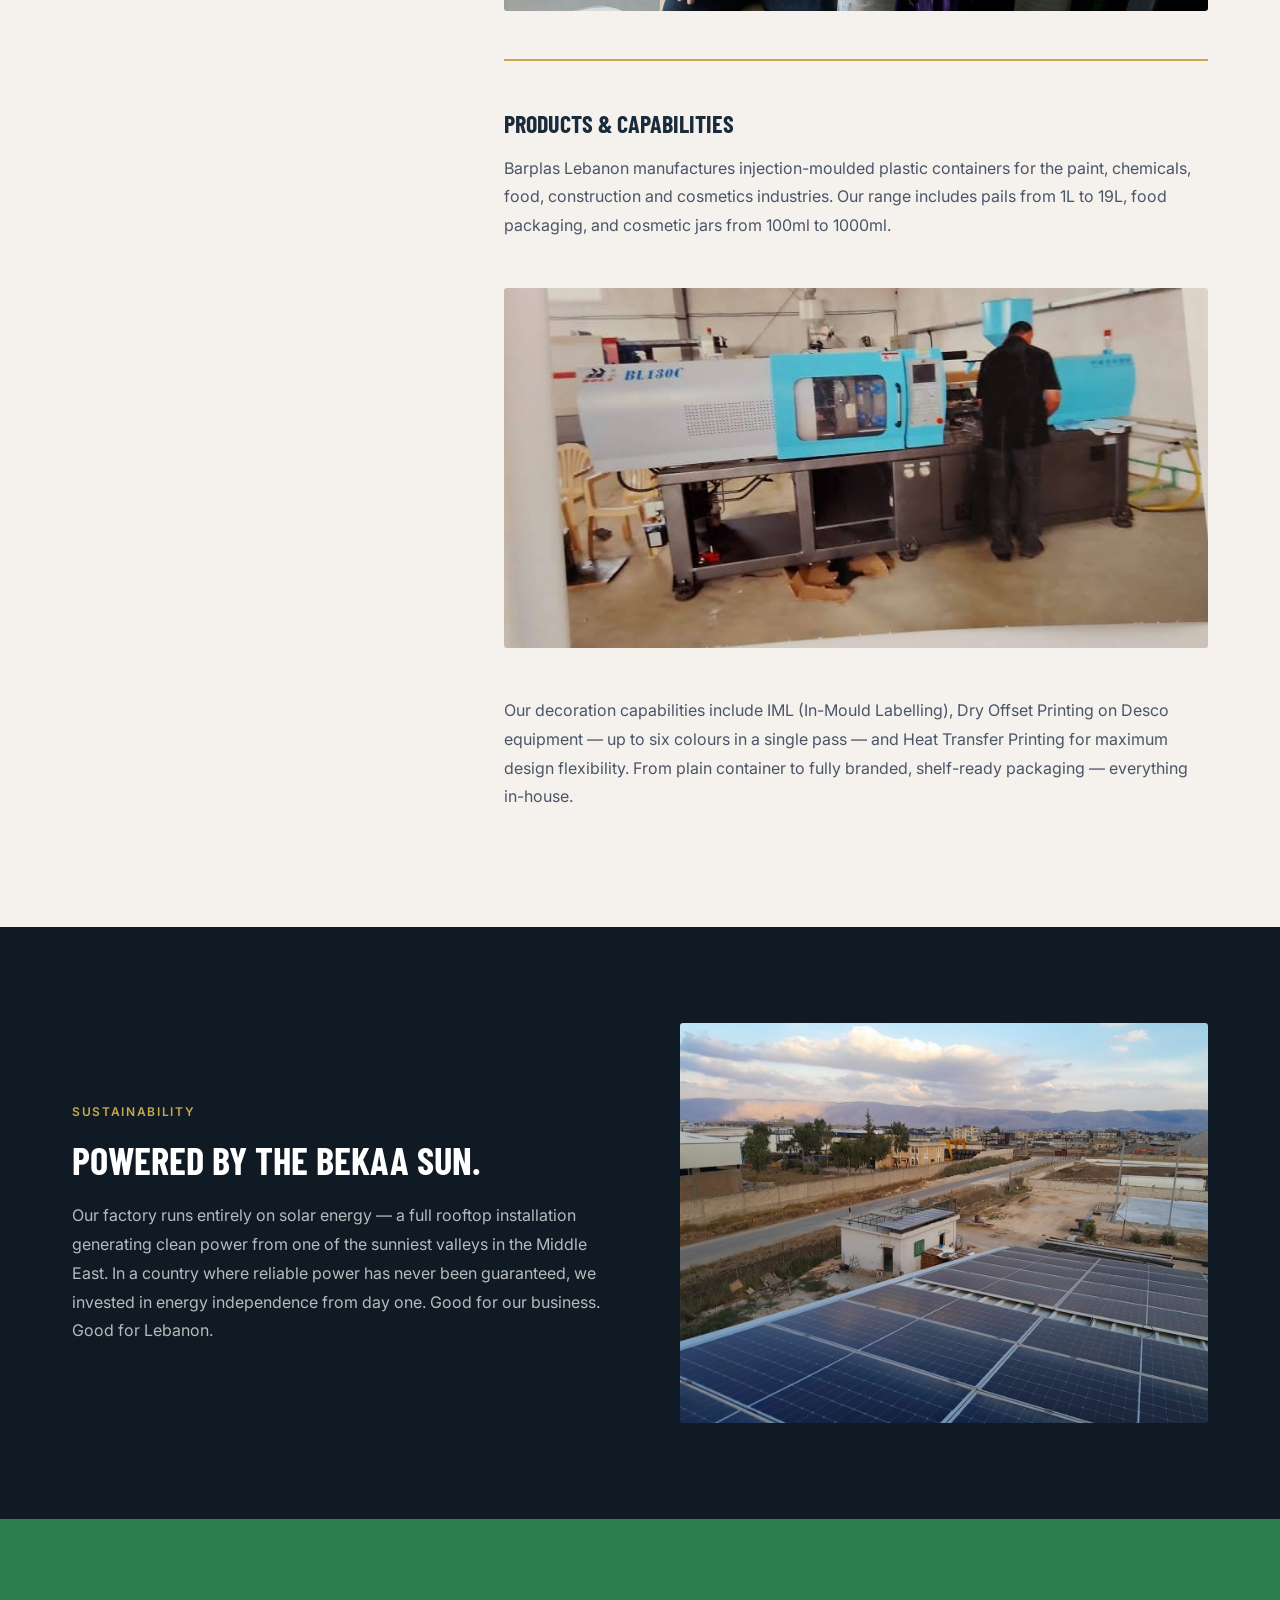
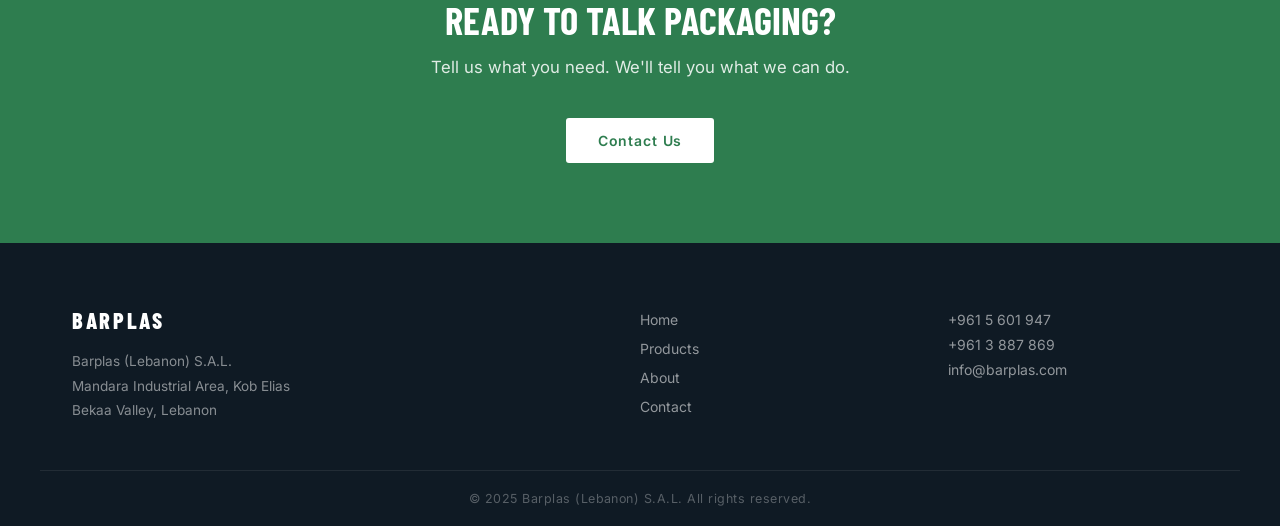
==== commit 2d929d3c: "Update site files (v6)" ====
--- a/about.html
+++ b/about.html
@@ -162,7 +162,6 @@
           <img src="father.jpg" alt="Abdul Wadood Barghout, founder, Barplas Lebanon — 2017">
           <p style="font-size:0.78rem; color:var(--grey); margin-top:10px; letter-spacing:0.06em; text-transform:uppercase;">Abdul Wadood Barghout — founder, Barplas Lebanon, 2017</p>
         </div>
-        </div>
 
         <h3>Products &amp; Capabilities</h3>
         <p>Barplas Lebanon manufactures injection-moulded plastic containers for the paint, chemicals, food, construction and cosmetics industries. Our range includes pails from 1L to 19L, food packaging, and cosmetic jars from 100ml to 1000ml.</p>
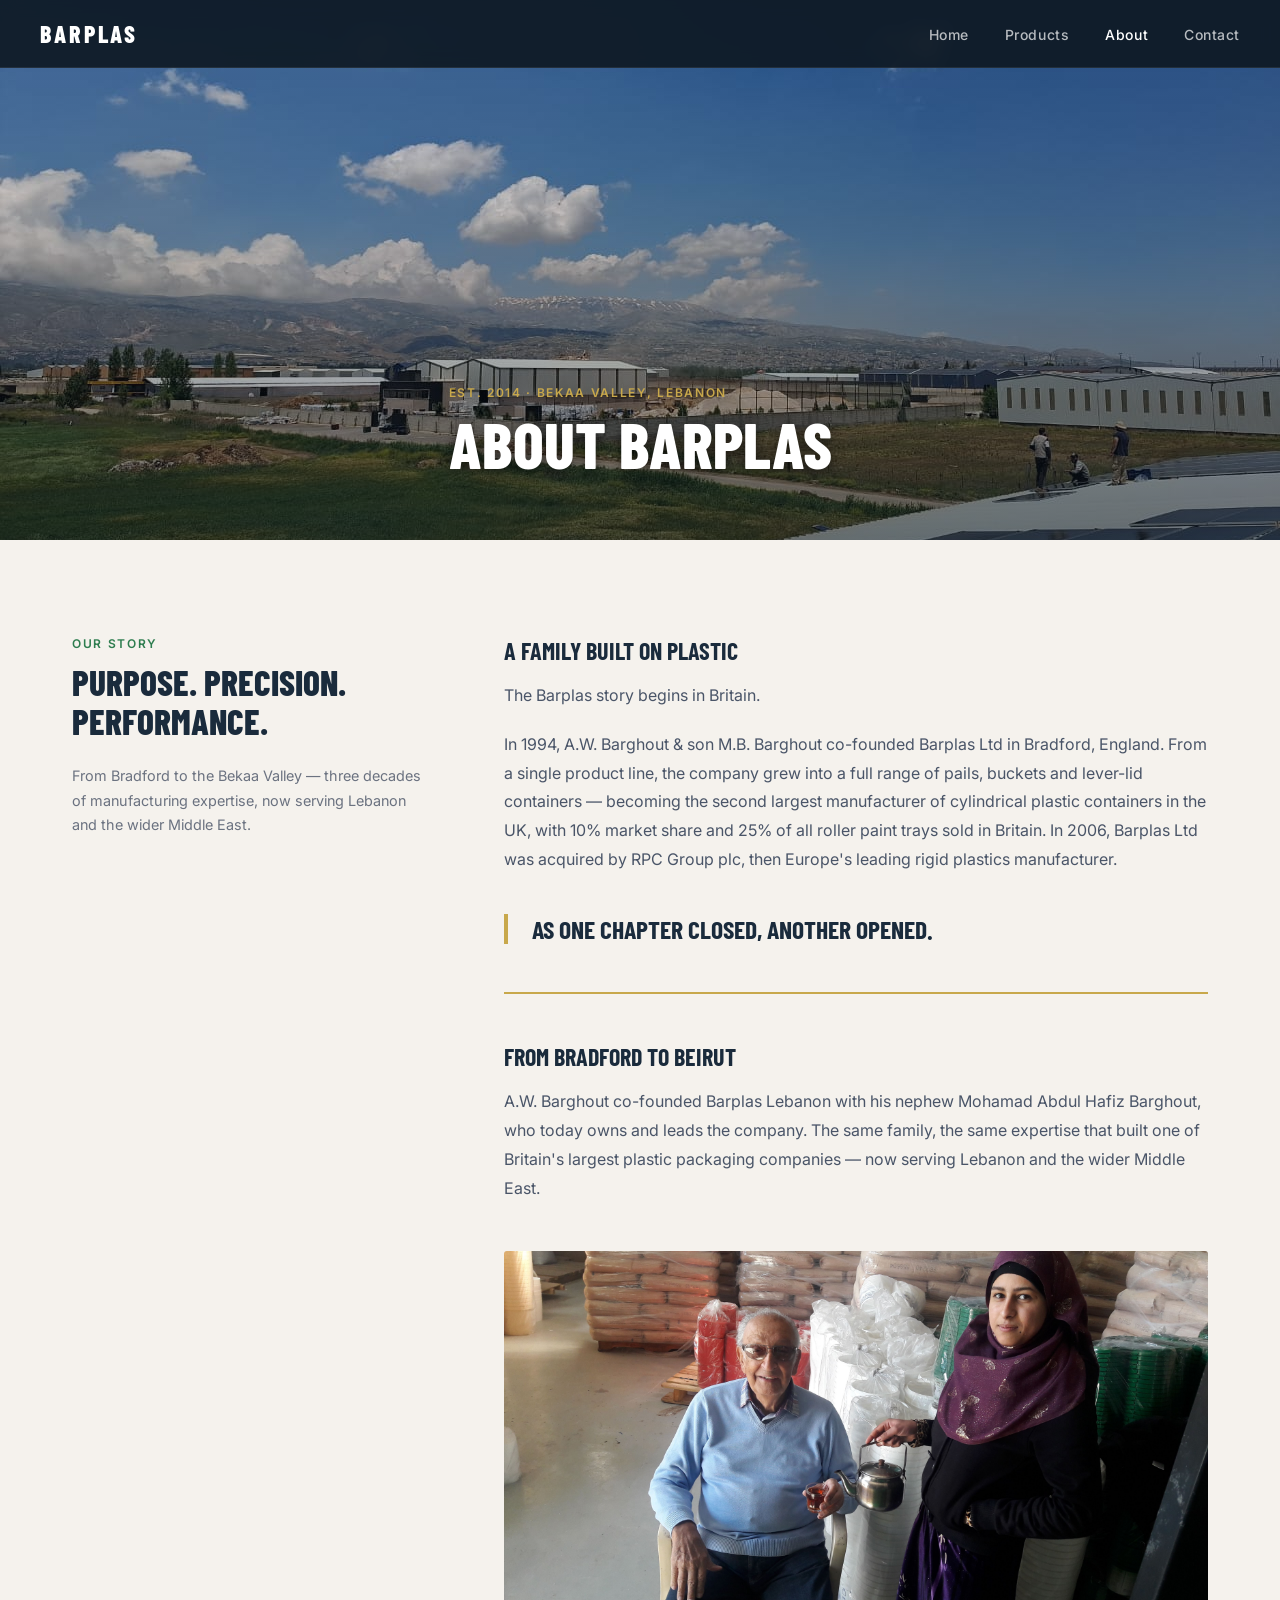
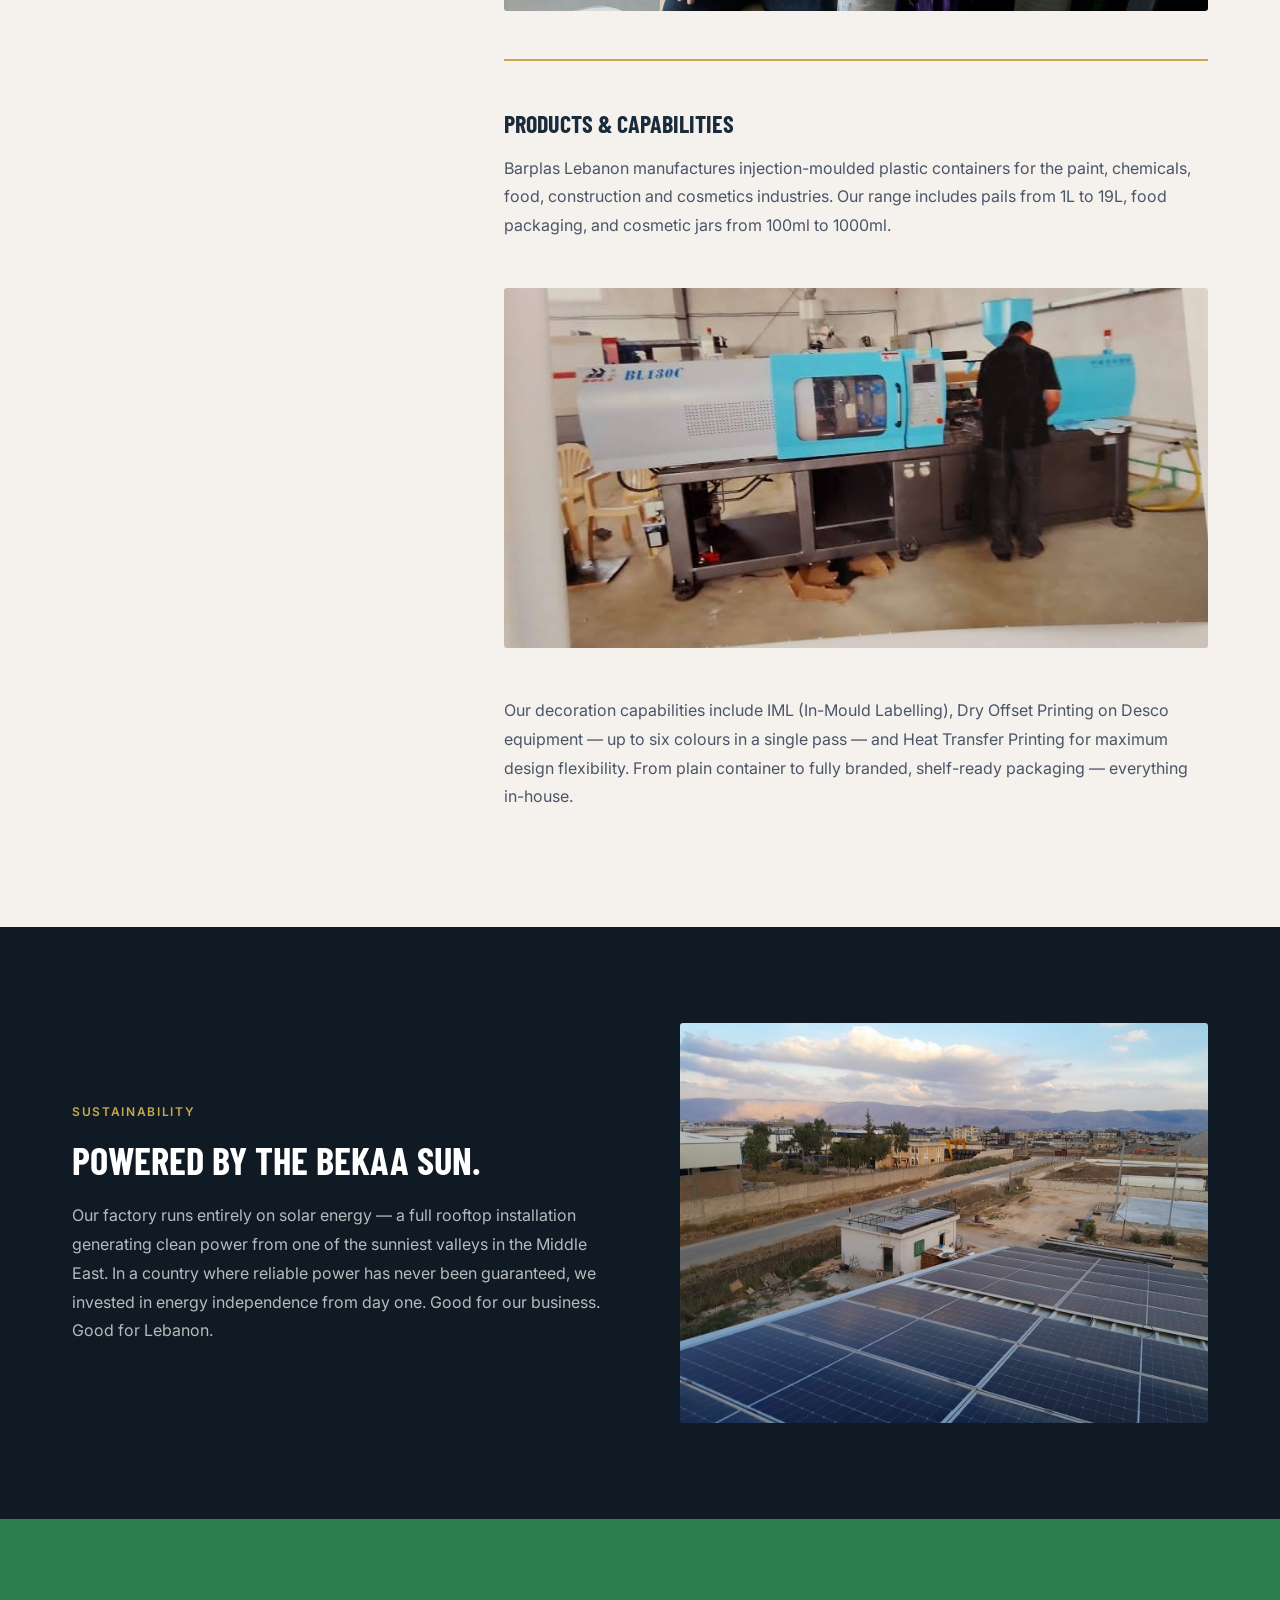
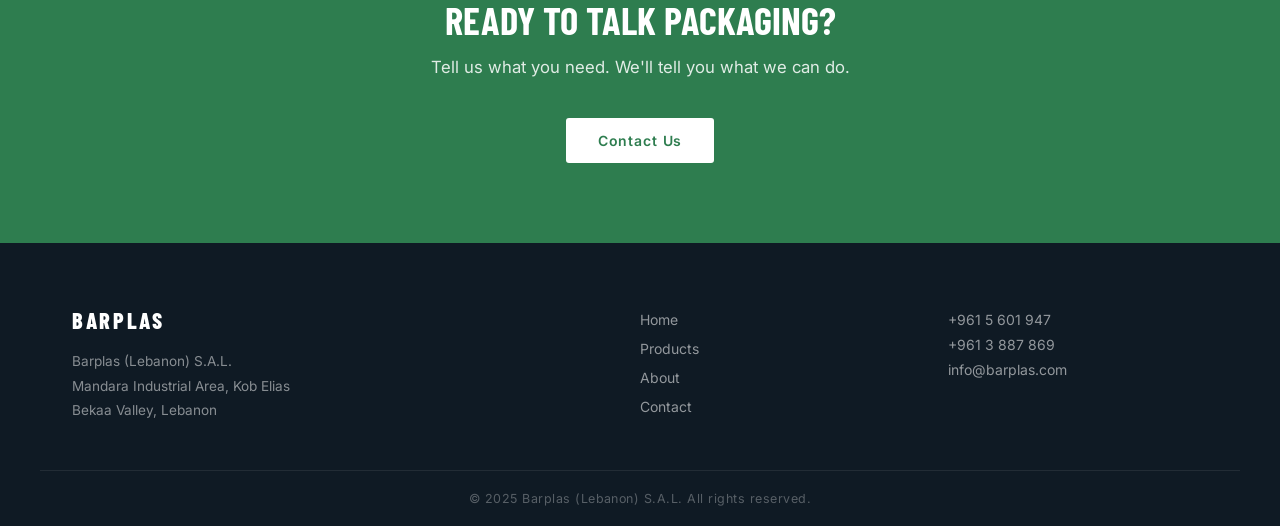
==== commit 09006c83: "Update site files (v7)" ====
--- a/about.html
+++ b/about.html
@@ -22,11 +22,12 @@
     .about-hero-overlay {
       position: absolute;
       inset: 0;
-      background: linear-gradient(to top, rgba(10,20,30,0.85) 0%, rgba(10,20,30,0.2) 100%);
+      background: linear-gradient(to top, rgba(10,20,30,0.58) 0%, rgba(10,20,30,0.28) 45%, rgba(10,20,30,0.06) 100%);
     }
     .about-hero-text {
       position: relative;
       z-index: 1;
+      text-shadow: 0 2px 14px rgba(0,0,0,0.55);
     }
     .about-hero-text h1 {
       font-family: var(--font-display);
--- a/style.css
+++ b/style.css
@@ -120,9 +120,9 @@
   inset: 0;
   background: linear-gradient(
     to right,
-    rgba(10, 20, 30, 0.82) 0%,
-    rgba(10, 20, 30, 0.4) 60%,
-    rgba(10, 20, 30, 0.1) 100%
+    rgba(10, 20, 30, 0.58) 0%,
+    rgba(10, 20, 30, 0.28) 55%,
+    rgba(10, 20, 30, 0.06) 100%
   );
 }
 
@@ -131,6 +131,7 @@
   z-index: 1;
   padding-left: 80px;
   max-width: 640px;
+  text-shadow: 0 2px 14px rgba(0,0,0,0.55);
 }
 
 .hero-eyebrow {
